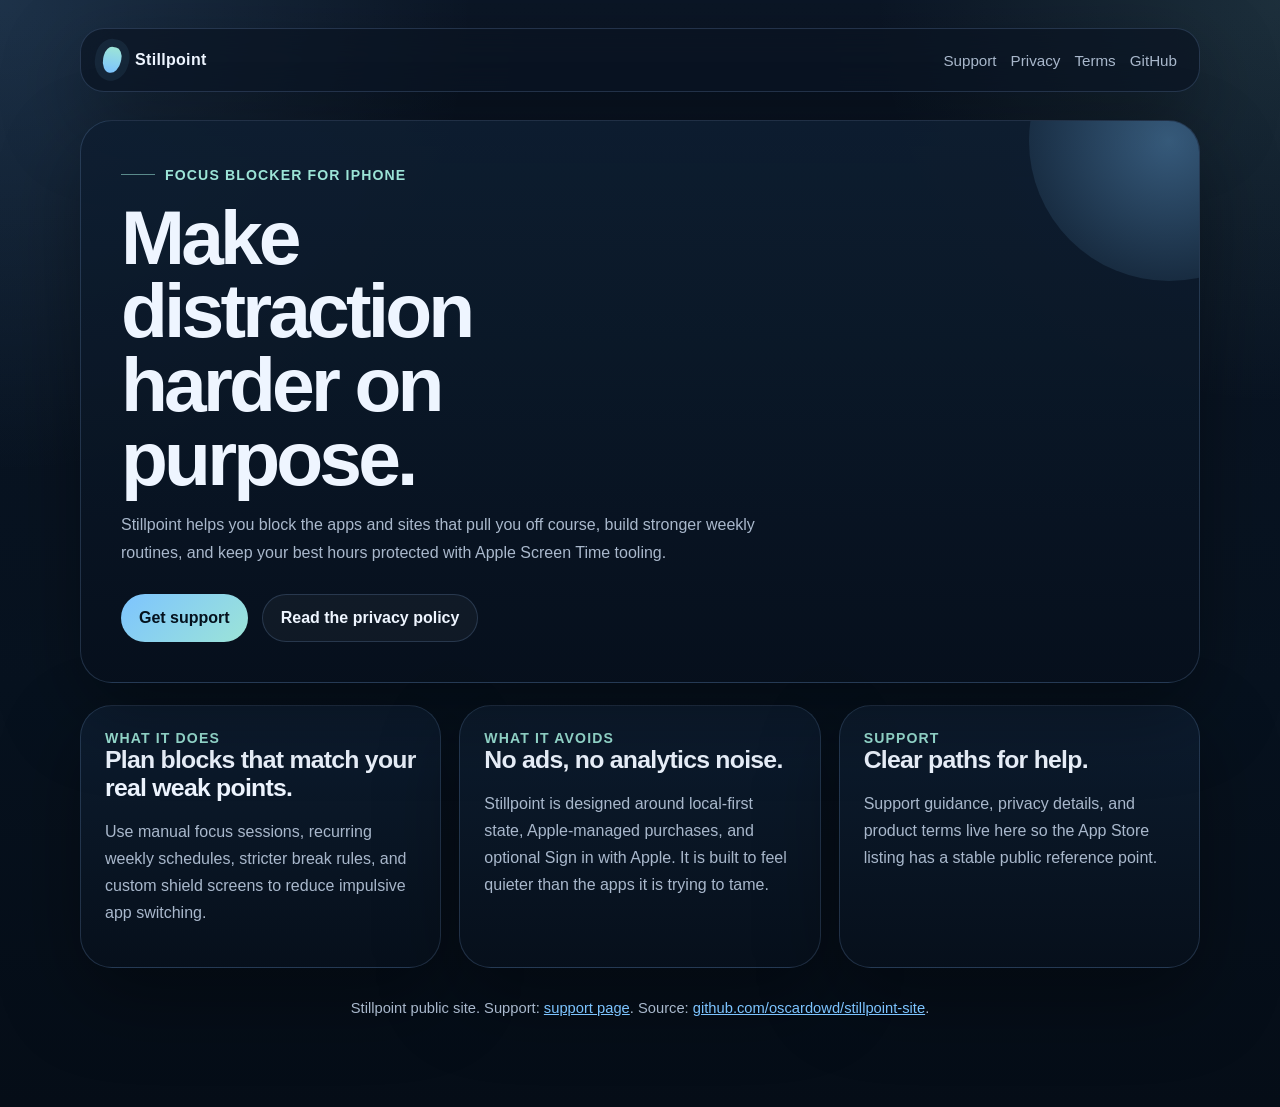
==== index.html @ 699a5d82 "Publish Stillpoint public site" ====
<!DOCTYPE html>
<html lang="en">
<head>
  <meta charset="utf-8">
  <meta name="viewport" content="width=device-width, initial-scale=1">
  <title>Stillpoint</title>
  <meta name="description" content="Stillpoint is an iPhone-first focus blocker built on Apple's Screen Time APIs.">
  <link rel="stylesheet" href="styles.css">
</head>
<body>
  <div class="shell">
    <nav class="nav">
      <a class="brand" href="./">
        <span class="brand-mark" aria-hidden="true"></span>
        <span>Stillpoint</span>
      </a>
      <div class="nav-links">
        <a href="support/">Support</a>
        <a href="privacy/">Privacy</a>
        <a href="terms/">Terms</a>
        <a href="https://github.com/oscardowd/stillpoint-site">GitHub</a>
      </div>
    </nav>

    <section class="hero">
      <div class="eyebrow">Focus Blocker for iPhone</div>
      <div class="hero-copy">
        <h1>Make distraction harder on purpose.</h1>
        <p>Stillpoint helps you block the apps and sites that pull you off course, build stronger weekly routines, and keep your best hours protected with Apple Screen Time tooling.</p>
        <div class="button-row">
          <a class="button" href="support/">Get support</a>
          <a class="button-secondary" href="privacy/">Read the privacy policy</a>
        </div>
      </div>
    </section>

    <section class="grid">
      <article class="card">
        <div class="muted-label">What it does</div>
        <h2>Plan blocks that match your real weak points.</h2>
        <p>Use manual focus sessions, recurring weekly schedules, stricter break rules, and custom shield screens to reduce impulsive app switching.</p>
      </article>
      <article class="card">
        <div class="muted-label">What it avoids</div>
        <h2>No ads, no analytics noise.</h2>
        <p>Stillpoint is designed around local-first state, Apple-managed purchases, and optional Sign in with Apple. It is built to feel quieter than the apps it is trying to tame.</p>
      </article>
      <article class="card">
        <div class="muted-label">Support</div>
        <h2>Clear paths for help.</h2>
        <p>Support guidance, privacy details, and product terms live here so the App Store listing has a stable public reference point.</p>
      </article>
    </section>

    <p class="footer">Stillpoint public site. Support: <a href="support/">support page</a>. Source: <a href="https://github.com/oscardowd/stillpoint-site">github.com/oscardowd/stillpoint-site</a>.</p>
  </div>
</body>
</html>
---- styles.css ----
:root {
  --bg: #07121f;
  --panel: rgba(12, 26, 44, 0.78);
  --panel-strong: rgba(9, 20, 34, 0.92);
  --line: rgba(149, 193, 255, 0.18);
  --text: #eef5ff;
  --muted: #a9b8cc;
  --accent: #7dc4ff;
  --accent-strong: #9ce4d7;
  --warm: #ffd37c;
  --shadow: 0 30px 80px rgba(0, 0, 0, 0.35);
}

* {
  box-sizing: border-box;
}

html {
  color-scheme: dark;
}

body {
  margin: 0;
  min-height: 100vh;
  font-family: "Avenir Next", "SF Pro Display", "Segoe UI", sans-serif;
  color: var(--text);
  background:
    radial-gradient(circle at top left, rgba(125, 196, 255, 0.16), transparent 28%),
    radial-gradient(circle at top right, rgba(156, 228, 215, 0.12), transparent 24%),
    linear-gradient(180deg, #0b1626 0%, var(--bg) 62%, #050d17 100%);
}

a {
  color: inherit;
}

.shell {
  width: min(1120px, calc(100% - 32px));
  margin: 0 auto;
  padding: 28px 0 72px;
}

.nav {
  display: flex;
  align-items: center;
  justify-content: space-between;
  gap: 24px;
  padding: 18px 22px;
  border: 1px solid var(--line);
  border-radius: 24px;
  background: rgba(10, 20, 34, 0.72);
  backdrop-filter: blur(18px);
  box-shadow: var(--shadow);
}

.brand {
  display: inline-flex;
  align-items: center;
  gap: 14px;
  font-weight: 700;
  letter-spacing: 0.02em;
  text-decoration: none;
}

.brand-mark {
  width: 18px;
  height: 26px;
  border-radius: 50% 50% 60% 60%;
  background: linear-gradient(180deg, var(--accent-strong), var(--accent));
  box-shadow: 0 0 0 8px rgba(125, 196, 255, 0.08);
  transform: rotate(12deg);
}

.nav-links {
  display: flex;
  flex-wrap: wrap;
  gap: 14px;
}

.nav-links a {
  text-decoration: none;
  color: var(--muted);
  font-size: 0.95rem;
}

.hero,
.page-hero,
.card,
.content-card {
  border: 1px solid var(--line);
  border-radius: 32px;
  background: linear-gradient(180deg, rgba(14, 30, 49, 0.9), rgba(7, 16, 28, 0.9));
  box-shadow: var(--shadow);
}

.hero,
.page-hero {
  margin-top: 28px;
  padding: 40px;
  position: relative;
  overflow: hidden;
}

.hero::after,
.page-hero::after {
  content: "";
  position: absolute;
  right: -110px;
  top: -120px;
  width: 280px;
  height: 280px;
  border-radius: 50%;
  background: radial-gradient(circle, rgba(125, 196, 255, 0.36), rgba(125, 196, 255, 0));
}

.eyebrow {
  display: inline-flex;
  align-items: center;
  gap: 10px;
  color: var(--accent-strong);
  font-size: 0.88rem;
  font-weight: 700;
  letter-spacing: 0.08em;
  text-transform: uppercase;
}

.eyebrow::before {
  content: "";
  width: 34px;
  height: 1px;
  background: rgba(156, 228, 215, 0.55);
}

h1 {
  margin: 18px 0 14px;
  max-width: 11ch;
  font-size: clamp(2.8rem, 6vw, 5rem);
  line-height: 0.96;
  letter-spacing: -0.05em;
}

h2 {
  margin: 0 0 14px;
  font-size: 1.55rem;
  letter-spacing: -0.03em;
}

p,
li {
  color: var(--muted);
  line-height: 1.7;
  font-size: 1rem;
}

.hero-copy {
  max-width: 680px;
}

.button-row {
  display: flex;
  flex-wrap: wrap;
  gap: 14px;
  margin-top: 28px;
}

.button,
.button-secondary {
  display: inline-flex;
  align-items: center;
  gap: 10px;
  padding: 14px 18px;
  border-radius: 999px;
  text-decoration: none;
  font-weight: 700;
}

.button {
  background: linear-gradient(135deg, var(--accent), var(--accent-strong));
  color: #04111d;
}

.button-secondary {
  border: 1px solid var(--line);
  color: var(--text);
  background: rgba(255, 255, 255, 0.04);
}

.grid {
  display: grid;
  grid-template-columns: repeat(3, minmax(0, 1fr));
  gap: 18px;
  margin-top: 22px;
}

.card,
.content-card {
  padding: 24px;
}

.card strong,
.content-card strong {
  color: var(--text);
}

.content-grid {
  display: grid;
  grid-template-columns: minmax(0, 1.15fr) minmax(300px, 0.85fr);
  gap: 18px;
  margin-top: 24px;
}

.stack {
  display: grid;
  gap: 18px;
}

.list {
  margin: 0;
  padding-left: 18px;
}

.muted-label {
  font-size: 0.88rem;
  font-weight: 700;
  letter-spacing: 0.08em;
  text-transform: uppercase;
  color: var(--accent-strong);
}

.footer {
  margin-top: 28px;
  color: var(--muted);
  font-size: 0.92rem;
  text-align: center;
}

.footer a {
  color: var(--accent);
}

@media (max-width: 860px) {
  .nav {
    align-items: flex-start;
    flex-direction: column;
  }

  .hero,
  .page-hero,
  .card,
  .content-card {
    border-radius: 26px;
  }

  .content-grid,
  .grid {
    grid-template-columns: 1fr;
  }

  .hero,
  .page-hero {
    padding: 28px 24px;
  }
}
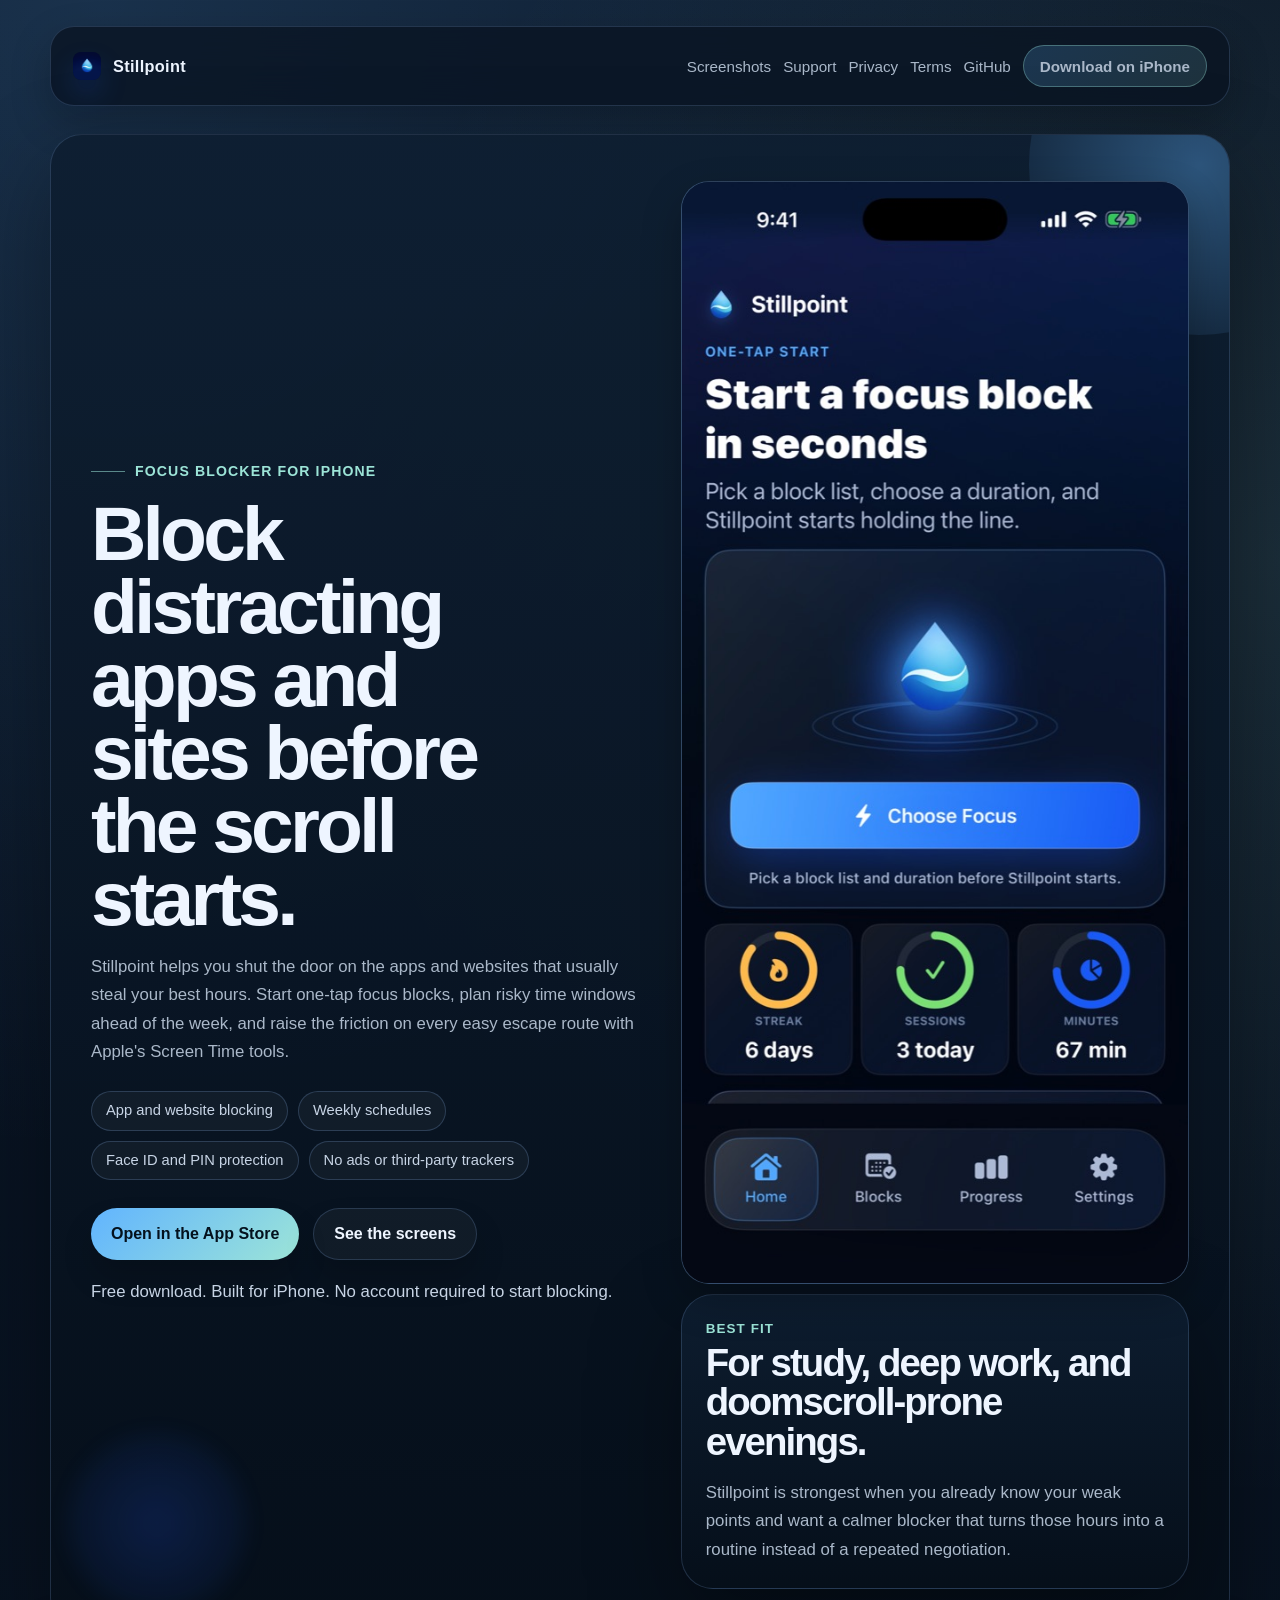
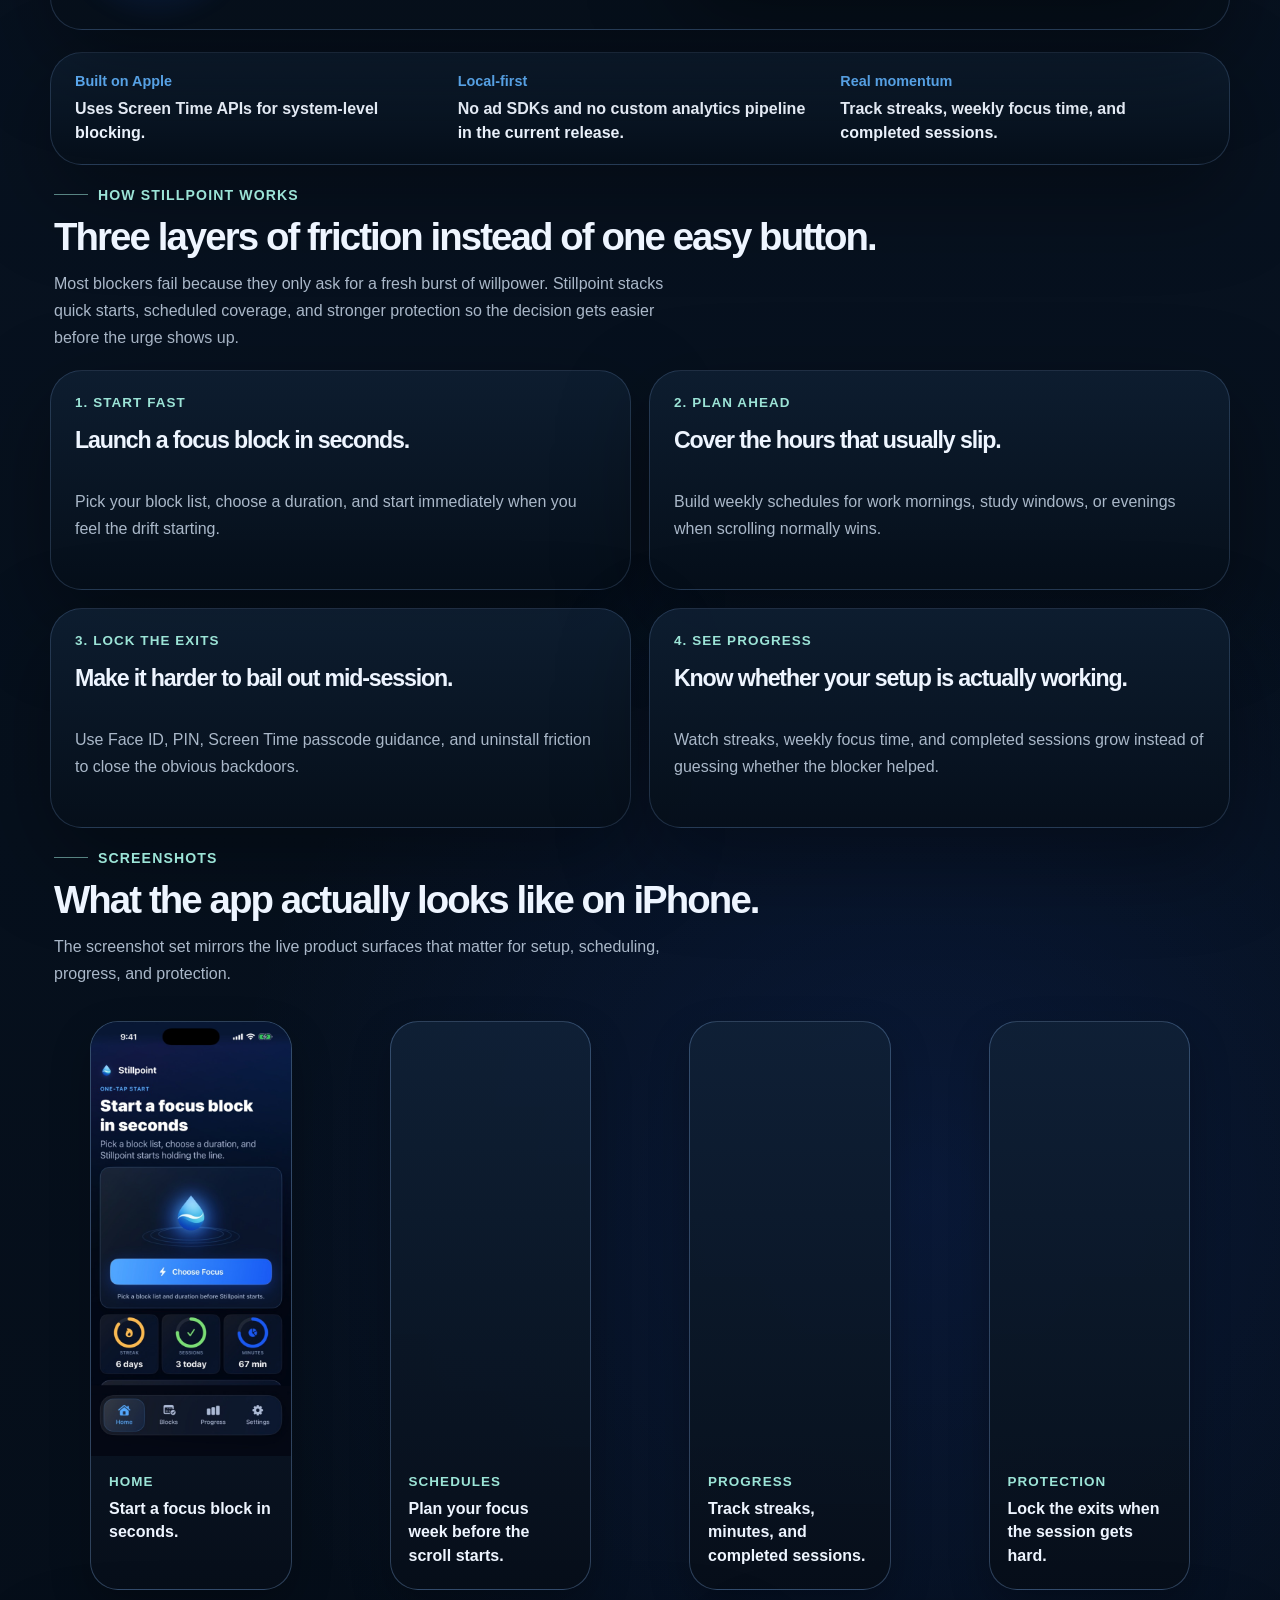
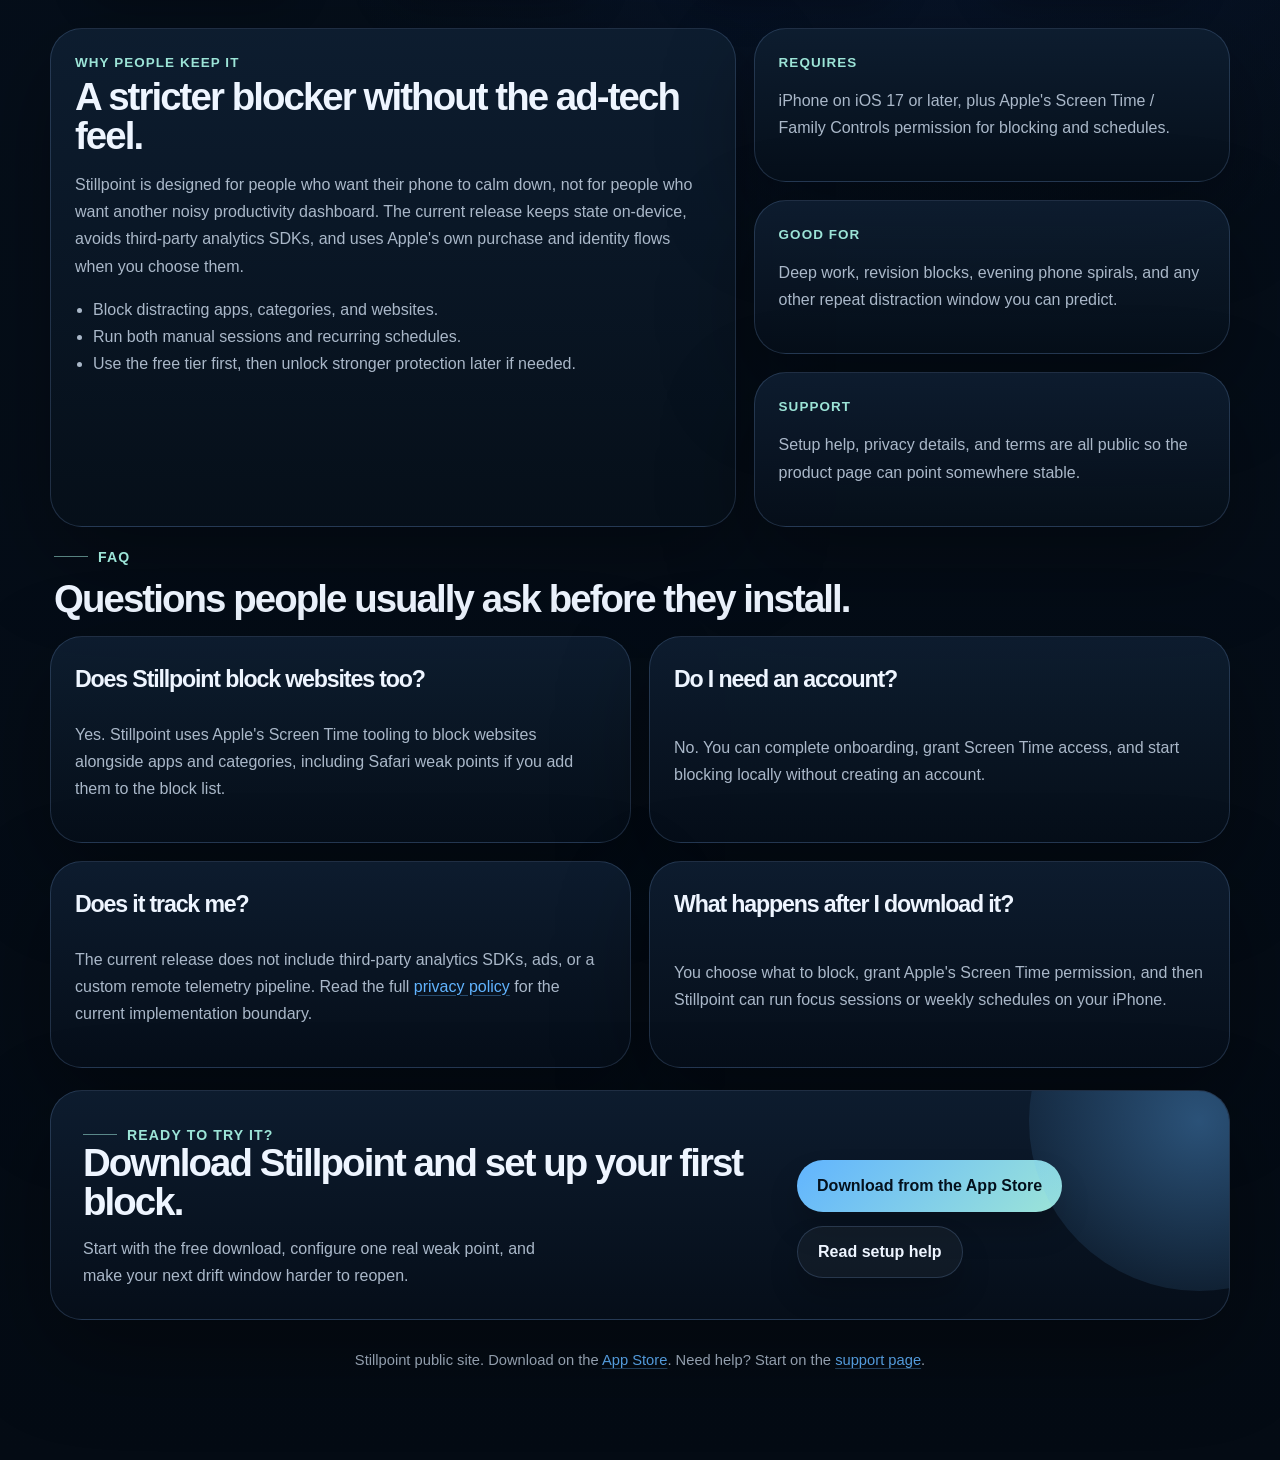
==== commit 00785426: "Refresh landing page for App Store conversion" ====
--- a/index.html
+++ b/index.html
@@ -3,56 +3,254 @@
 <head>
   <meta charset="utf-8">
   <meta name="viewport" content="width=device-width, initial-scale=1">
-  <title>Stillpoint</title>
-  <meta name="description" content="Stillpoint is an iPhone-first focus blocker built on Apple's Screen Time APIs.">
+  <title>Stillpoint | Block Distracting Apps and Sites on iPhone</title>
+  <meta name="description" content="Stillpoint is an iPhone focus blocker that helps you block distracting apps and websites, run weekly schedules, and build calmer screen habits.">
+  <meta name="apple-itunes-app" content="app-id=6763879455">
+  <meta property="og:type" content="website">
+  <meta property="og:site_name" content="Stillpoint">
+  <meta property="og:title" content="Stillpoint | Block Distracting Apps and Sites on iPhone">
+  <meta property="og:description" content="Start focus blocks in seconds, plan your weak hours, and make distraction harder to reopen with Apple's Screen Time tools.">
+  <meta property="og:url" content="https://oscardowd.github.io/stillpoint-site/">
+  <meta property="og:image" content="https://oscardowd.github.io/stillpoint-site/assets/screenshots/home.jpg">
+  <meta property="og:image:alt" content="Stillpoint Home screen showing a focus block action and weekly stats.">
+  <meta name="twitter:card" content="summary_large_image">
+  <meta name="twitter:title" content="Stillpoint | Block Distracting Apps and Sites on iPhone">
+  <meta name="twitter:description" content="An iPhone-first focus blocker for deep work, study, and calmer evenings.">
+  <meta name="twitter:image" content="https://oscardowd.github.io/stillpoint-site/assets/screenshots/home.jpg">
+  <link rel="canonical" href="https://oscardowd.github.io/stillpoint-site/">
   <link rel="stylesheet" href="styles.css">
+  <script type="application/ld+json">
+    {
+      "@context": "https://schema.org",
+      "@type": "MobileApplication",
+      "name": "Stillpoint",
+      "operatingSystem": "iOS 17.0 or later",
+      "applicationCategory": "ProductivityApplication",
+      "url": "https://oscardowd.github.io/stillpoint-site/",
+      "downloadUrl": "https://apps.apple.com/app/id6763879455",
+      "description": "Stillpoint is an iPhone focus blocker that helps you block distracting apps and websites, run weekly schedules, and make distraction harder to reopen.",
+      "featureList": [
+        "Manual focus sessions",
+        "Recurring weekly schedules",
+        "Website and app blocking with Apple Screen Time",
+        "Protection with Face ID, PIN, and uninstall friction",
+        "Weekly streak and focus-time tracking"
+      ],
+      "screenshot": [
+        "https://oscardowd.github.io/stillpoint-site/assets/screenshots/home.jpg",
+        "https://oscardowd.github.io/stillpoint-site/assets/screenshots/blocks.jpg",
+        "https://oscardowd.github.io/stillpoint-site/assets/screenshots/progress.jpg",
+        "https://oscardowd.github.io/stillpoint-site/assets/screenshots/protection.jpg"
+      ]
+    }
+  </script>
 </head>
 <body>
   <div class="shell">
     <nav class="nav">
       <a class="brand" href="./">
-        <span class="brand-mark" aria-hidden="true"></span>
+        <img class="brand-image" src="assets/brand/stillpoint-mark.png" alt="" width="28" height="28">
         <span>Stillpoint</span>
       </a>
       <div class="nav-links">
+        <a href="#screenshots">Screenshots</a>
         <a href="support/">Support</a>
         <a href="privacy/">Privacy</a>
         <a href="terms/">Terms</a>
-        <a href="https://github.com/oscardowd/stillpoint-site">GitHub</a>
+        <a href="https://github.com/oscardowd/stillpoint-site" target="_blank" rel="noreferrer">GitHub</a>
+        <a class="nav-cta" href="https://apps.apple.com/app/id6763879455" target="_blank" rel="noreferrer">Download on iPhone</a>
       </div>
     </nav>
 
-    <section class="hero">
-      <div class="eyebrow">Focus Blocker for iPhone</div>
-      <div class="hero-copy">
-        <h1>Make distraction harder on purpose.</h1>
-        <p>Stillpoint helps you block the apps and sites that pull you off course, build stronger weekly routines, and keep your best hours protected with Apple Screen Time tooling.</p>
-        <div class="button-row">
-          <a class="button" href="support/">Get support</a>
-          <a class="button-secondary" href="privacy/">Read the privacy policy</a>
+    <section class="hero hero-home">
+      <div class="hero-grid">
+        <div class="hero-copy">
+          <div class="eyebrow">Focus blocker for iPhone</div>
+          <h1>Block distracting apps and sites before the scroll starts.</h1>
+          <p>Stillpoint helps you shut the door on the apps and websites that usually steal your best hours. Start one-tap focus blocks, plan risky time windows ahead of the week, and raise the friction on every easy escape route with Apple's Screen Time tools.</p>
+
+          <div class="hero-pills" aria-label="Stillpoint highlights">
+            <span class="pill">App and website blocking</span>
+            <span class="pill">Weekly schedules</span>
+            <span class="pill">Face ID and PIN protection</span>
+            <span class="pill">No ads or third-party trackers</span>
+          </div>
+
+          <div class="button-row">
+            <a class="button" href="https://apps.apple.com/app/id6763879455" target="_blank" rel="noreferrer">Open in the App Store</a>
+            <a class="button-secondary" href="#screenshots">See the screens</a>
+          </div>
+
+          <p class="hero-meta">Free download. Built for iPhone. No account required to start blocking.</p>
         </div>
-      </div>
-    </section>
-
-    <section class="grid">
-      <article class="card">
-        <div class="muted-label">What it does</div>
-        <h2>Plan blocks that match your real weak points.</h2>
-        <p>Use manual focus sessions, recurring weekly schedules, stricter break rules, and custom shield screens to reduce impulsive app switching.</p>
-      </article>
-      <article class="card">
-        <div class="muted-label">What it avoids</div>
-        <h2>No ads, no analytics noise.</h2>
-        <p>Stillpoint is designed around local-first state, Apple-managed purchases, and optional Sign in with Apple. It is built to feel quieter than the apps it is trying to tame.</p>
-      </article>
-      <article class="card">
-        <div class="muted-label">Support</div>
-        <h2>Clear paths for help.</h2>
-        <p>Support guidance, privacy details, and product terms live here so the App Store listing has a stable public reference point.</p>
-      </article>
-    </section>
-
-    <p class="footer">Stillpoint public site. Support: <a href="support/">support page</a>. Source: <a href="https://github.com/oscardowd/stillpoint-site">github.com/oscardowd/stillpoint-site</a>.</p>
+
+        <aside class="hero-aside">
+          <div class="device-card device-card-featured">
+            <img src="assets/screenshots/home.jpg" alt="Stillpoint Home screen with a focus action, streak, sessions, and minutes stats." loading="eager" decoding="async" width="722" height="1562">
+          </div>
+          <div class="proof-card">
+            <div class="muted-label">Best fit</div>
+            <h2>For study, deep work, and doomscroll-prone evenings.</h2>
+            <p>Stillpoint is strongest when you already know your weak points and want a calmer blocker that turns those hours into a routine instead of a repeated negotiation.</p>
+          </div>
+        </aside>
+      </div>
+    </section>
+
+    <section class="trust-strip" aria-label="Key product facts">
+      <div class="trust-item">
+        <span class="trust-kicker">Built on Apple</span>
+        <strong>Uses Screen Time APIs for system-level blocking.</strong>
+      </div>
+      <div class="trust-item">
+        <span class="trust-kicker">Local-first</span>
+        <strong>No ad SDKs and no custom analytics pipeline in the current release.</strong>
+      </div>
+      <div class="trust-item">
+        <span class="trust-kicker">Real momentum</span>
+        <strong>Track streaks, weekly focus time, and completed sessions.</strong>
+      </div>
+    </section>
+
+    <section class="section-block">
+      <div class="section-heading">
+        <div class="eyebrow">How Stillpoint works</div>
+        <h2>Three layers of friction instead of one easy button.</h2>
+        <p>Most blockers fail because they only ask for a fresh burst of willpower. Stillpoint stacks quick starts, scheduled coverage, and stronger protection so the decision gets easier before the urge shows up.</p>
+      </div>
+
+      <div class="feature-grid">
+        <article class="card feature-card">
+          <div class="muted-label">1. Start fast</div>
+          <h3>Launch a focus block in seconds.</h3>
+          <p>Pick your block list, choose a duration, and start immediately when you feel the drift starting.</p>
+        </article>
+        <article class="card feature-card">
+          <div class="muted-label">2. Plan ahead</div>
+          <h3>Cover the hours that usually slip.</h3>
+          <p>Build weekly schedules for work mornings, study windows, or evenings when scrolling normally wins.</p>
+        </article>
+        <article class="card feature-card">
+          <div class="muted-label">3. Lock the exits</div>
+          <h3>Make it harder to bail out mid-session.</h3>
+          <p>Use Face ID, PIN, Screen Time passcode guidance, and uninstall friction to close the obvious backdoors.</p>
+        </article>
+        <article class="card feature-card">
+          <div class="muted-label">4. See progress</div>
+          <h3>Know whether your setup is actually working.</h3>
+          <p>Watch streaks, weekly focus time, and completed sessions grow instead of guessing whether the blocker helped.</p>
+        </article>
+      </div>
+    </section>
+
+    <section class="section-block" id="screenshots">
+      <div class="section-heading">
+        <div class="eyebrow">Screenshots</div>
+        <h2>What the app actually looks like on iPhone.</h2>
+        <p>The screenshot set mirrors the live product surfaces that matter for setup, scheduling, progress, and protection.</p>
+      </div>
+
+      <div class="showcase-grid">
+        <figure class="shot-card">
+            <img src="assets/screenshots/home.jpg" alt="Stillpoint Home screen showing a focus block action and weekly stats." decoding="async" width="722" height="1562">
+          <figcaption>
+            <span class="muted-label">Home</span>
+            <strong>Start a focus block in seconds.</strong>
+          </figcaption>
+        </figure>
+        <figure class="shot-card">
+            <img src="assets/screenshots/blocks.jpg" alt="Stillpoint Blocks screen showing a weekly schedule with a work block." decoding="async" width="722" height="1562">
+          <figcaption>
+            <span class="muted-label">Schedules</span>
+            <strong>Plan your focus week before the scroll starts.</strong>
+          </figcaption>
+        </figure>
+        <figure class="shot-card">
+            <img src="assets/screenshots/progress.jpg" alt="Stillpoint Progress screen showing weekly focus minutes and completed sessions." decoding="async" width="722" height="1562">
+          <figcaption>
+            <span class="muted-label">Progress</span>
+            <strong>Track streaks, minutes, and completed sessions.</strong>
+          </figcaption>
+        </figure>
+        <figure class="shot-card">
+            <img src="assets/screenshots/protection.jpg" alt="Stillpoint Settings screen showing Face ID, PIN, and protection options." decoding="async" width="722" height="1562">
+          <figcaption>
+            <span class="muted-label">Protection</span>
+            <strong>Lock the exits when the session gets hard.</strong>
+          </figcaption>
+        </figure>
+      </div>
+    </section>
+
+    <section class="section-block">
+      <div class="content-grid">
+        <article class="content-card">
+          <div class="muted-label">Why people keep it</div>
+          <h2>A stricter blocker without the ad-tech feel.</h2>
+          <p>Stillpoint is designed for people who want their phone to calm down, not for people who want another noisy productivity dashboard. The current release keeps state on-device, avoids third-party analytics SDKs, and uses Apple's own purchase and identity flows when you choose them.</p>
+          <ul class="list">
+            <li>Block distracting apps, categories, and websites.</li>
+            <li>Run both manual sessions and recurring schedules.</li>
+            <li>Use the free tier first, then unlock stronger protection later if needed.</li>
+          </ul>
+        </article>
+
+        <aside class="stack">
+          <article class="content-card">
+            <div class="muted-label">Requires</div>
+            <p>iPhone on iOS 17 or later, plus Apple's Screen Time / Family Controls permission for blocking and schedules.</p>
+          </article>
+          <article class="content-card">
+            <div class="muted-label">Good for</div>
+            <p>Deep work, revision blocks, evening phone spirals, and any other repeat distraction window you can predict.</p>
+          </article>
+          <article class="content-card">
+            <div class="muted-label">Support</div>
+            <p>Setup help, privacy details, and terms are all public so the product page can point somewhere stable.</p>
+          </article>
+        </aside>
+      </div>
+    </section>
+
+    <section class="section-block">
+      <div class="section-heading">
+        <div class="eyebrow">FAQ</div>
+        <h2>Questions people usually ask before they install.</h2>
+      </div>
+
+      <div class="faq-grid">
+        <article class="content-card faq-card">
+          <h3>Does Stillpoint block websites too?</h3>
+          <p>Yes. Stillpoint uses Apple's Screen Time tooling to block websites alongside apps and categories, including Safari weak points if you add them to the block list.</p>
+        </article>
+        <article class="content-card faq-card">
+          <h3>Do I need an account?</h3>
+          <p>No. You can complete onboarding, grant Screen Time access, and start blocking locally without creating an account.</p>
+        </article>
+        <article class="content-card faq-card">
+          <h3>Does it track me?</h3>
+          <p>The current release does not include third-party analytics SDKs, ads, or a custom remote telemetry pipeline. Read the full <a href="privacy/">privacy policy</a> for the current implementation boundary.</p>
+        </article>
+        <article class="content-card faq-card">
+          <h3>What happens after I download it?</h3>
+          <p>You choose what to block, grant Apple's Screen Time permission, and then Stillpoint can run focus sessions or weekly schedules on your iPhone.</p>
+        </article>
+      </div>
+    </section>
+
+    <section class="cta-band">
+      <div>
+        <div class="eyebrow">Ready to try it?</div>
+        <h2>Download Stillpoint and set up your first block.</h2>
+        <p>Start with the free download, configure one real weak point, and make your next drift window harder to reopen.</p>
+      </div>
+      <div class="button-row">
+        <a class="button" href="https://apps.apple.com/app/id6763879455" target="_blank" rel="noreferrer">Download from the App Store</a>
+        <a class="button-secondary" href="support/">Read setup help</a>
+      </div>
+    </section>
+
+    <p class="footer">Stillpoint public site. Download on the <a href="https://apps.apple.com/app/id6763879455" target="_blank" rel="noreferrer">App Store</a>. Need help? Start on the <a href="support/">support page</a>.</p>
   </div>
 </body>
 </html>
--- a/styles.css
+++ b/styles.css
@@ -1,14 +1,21 @@
 :root {
-  --bg: #07121f;
-  --panel: rgba(12, 26, 44, 0.78);
-  --panel-strong: rgba(9, 20, 34, 0.92);
+  --bg: #06101d;
+  --bg-deep: #040b14;
+  --panel: rgba(11, 23, 39, 0.82);
+  --panel-strong: rgba(8, 18, 31, 0.94);
+  --panel-soft: rgba(17, 34, 57, 0.72);
   --line: rgba(149, 193, 255, 0.18);
+  --line-strong: rgba(149, 193, 255, 0.28);
   --text: #eef5ff;
-  --muted: #a9b8cc;
-  --accent: #7dc4ff;
+  --muted: #aab8c9;
+  --muted-strong: #c7d4e5;
+  --accent: #61b4ff;
   --accent-strong: #9ce4d7;
-  --warm: #ffd37c;
-  --shadow: 0 30px 80px rgba(0, 0, 0, 0.35);
+  --accent-deep: #245dff;
+  --success: #88e66c;
+  --warm: #ffd27a;
+  --shadow: 0 32px 90px rgba(0, 0, 0, 0.34);
+  --shadow-soft: 0 16px 40px rgba(0, 0, 0, 0.24);
 }
 
 * {
@@ -17,6 +24,7 @@
 
 html {
   color-scheme: dark;
+  scroll-behavior: smooth;
 }
 
 body {
@@ -25,19 +33,39 @@
   font-family: "Avenir Next", "SF Pro Display", "Segoe UI", sans-serif;
   color: var(--text);
   background:
-    radial-gradient(circle at top left, rgba(125, 196, 255, 0.16), transparent 28%),
-    radial-gradient(circle at top right, rgba(156, 228, 215, 0.12), transparent 24%),
-    linear-gradient(180deg, #0b1626 0%, var(--bg) 62%, #050d17 100%);
+    radial-gradient(circle at 8% 0%, rgba(97, 180, 255, 0.18), transparent 24%),
+    radial-gradient(circle at 100% 12%, rgba(156, 228, 215, 0.12), transparent 22%),
+    radial-gradient(circle at 72% 60%, rgba(36, 93, 255, 0.12), transparent 24%),
+    linear-gradient(180deg, #0a1525 0%, var(--bg) 52%, var(--bg-deep) 100%);
 }
 
 a {
   color: inherit;
 }
 
+p a,
+li a {
+  color: var(--accent);
+  text-decoration-color: rgba(97, 180, 255, 0.34);
+  text-underline-offset: 0.18em;
+}
+
+p a:hover,
+li a:hover,
+p a:focus-visible,
+li a:focus-visible {
+  color: var(--accent-strong);
+}
+
+img {
+  display: block;
+  max-width: 100%;
+}
+
 .shell {
-  width: min(1120px, calc(100% - 32px));
+  width: min(1180px, calc(100% - 32px));
   margin: 0 auto;
-  padding: 28px 0 72px;
+  padding: 26px 0 72px;
 }
 
 .nav {
@@ -48,48 +76,70 @@
   padding: 18px 22px;
   border: 1px solid var(--line);
   border-radius: 24px;
-  background: rgba(10, 20, 34, 0.72);
+  background: rgba(10, 20, 34, 0.78);
   backdrop-filter: blur(18px);
-  box-shadow: var(--shadow);
+  box-shadow: var(--shadow-soft);
 }
 
 .brand {
   display: inline-flex;
   align-items: center;
-  gap: 14px;
+  gap: 12px;
+  font-size: 1.02rem;
   font-weight: 700;
   letter-spacing: 0.02em;
   text-decoration: none;
 }
 
-.brand-mark {
-  width: 18px;
-  height: 26px;
-  border-radius: 50% 50% 60% 60%;
-  background: linear-gradient(180deg, var(--accent-strong), var(--accent));
-  box-shadow: 0 0 0 8px rgba(125, 196, 255, 0.08);
-  transform: rotate(12deg);
+.brand-image {
+  width: 28px;
+  height: 28px;
+  border-radius: 8px;
+  box-shadow: 0 14px 28px rgba(36, 93, 255, 0.18);
 }
 
 .nav-links {
   display: flex;
   flex-wrap: wrap;
-  gap: 14px;
+  align-items: center;
+  justify-content: flex-end;
+  gap: 12px;
 }
 
 .nav-links a {
-  text-decoration: none;
   color: var(--muted);
   font-size: 0.95rem;
+  text-decoration: none;
+}
+
+.nav-links a:hover,
+.nav-links a:focus-visible {
+  color: var(--text);
+}
+
+.nav-cta {
+  display: inline-flex;
+  align-items: center;
+  justify-content: center;
+  min-height: 42px;
+  padding: 0 16px;
+  border-radius: 999px;
+  border: 1px solid rgba(156, 228, 215, 0.34);
+  background: linear-gradient(135deg, rgba(97, 180, 255, 0.2), rgba(156, 228, 215, 0.14));
+  color: var(--text);
+  font-weight: 700;
 }
 
 .hero,
 .page-hero,
 .card,
-.content-card {
+.content-card,
+.proof-card,
+.cta-band,
+.trust-strip {
   border: 1px solid var(--line);
   border-radius: 32px;
-  background: linear-gradient(180deg, rgba(14, 30, 49, 0.9), rgba(7, 16, 28, 0.9));
+  background: linear-gradient(180deg, rgba(14, 30, 49, 0.92), rgba(6, 15, 26, 0.92));
   box-shadow: var(--shadow);
 }
 
@@ -102,15 +152,49 @@
 }
 
 .hero::after,
-.page-hero::after {
+.page-hero::after,
+.cta-band::after {
   content: "";
   position: absolute;
-  right: -110px;
-  top: -120px;
-  width: 280px;
-  height: 280px;
+  right: -140px;
+  top: -140px;
+  width: 340px;
+  height: 340px;
   border-radius: 50%;
-  background: radial-gradient(circle, rgba(125, 196, 255, 0.36), rgba(125, 196, 255, 0));
+  background: radial-gradient(circle, rgba(97, 180, 255, 0.36), rgba(97, 180, 255, 0));
+  pointer-events: none;
+}
+
+.hero-home::before {
+  content: "";
+  position: absolute;
+  inset: auto auto 16px 16px;
+  width: 180px;
+  height: 180px;
+  border-radius: 50%;
+  background: radial-gradient(circle, rgba(36, 93, 255, 0.18), rgba(36, 93, 255, 0));
+  filter: blur(10px);
+  pointer-events: none;
+}
+
+.hero-grid {
+  display: grid;
+  grid-template-columns: minmax(0, 1.05fr) minmax(320px, 0.95fr);
+  gap: 28px;
+  align-items: center;
+}
+
+.hero-copy {
+  max-width: 700px;
+  position: relative;
+  z-index: 1;
+}
+
+.hero-aside {
+  position: relative;
+  z-index: 1;
+  display: grid;
+  gap: 16px;
 }
 
 .eyebrow {
@@ -131,18 +215,28 @@
   background: rgba(156, 228, 215, 0.55);
 }
 
+h1,
+h2,
+h3 {
+  margin: 0;
+  letter-spacing: -0.05em;
+}
+
 h1 {
-  margin: 18px 0 14px;
+  margin-top: 18px;
   max-width: 11ch;
-  font-size: clamp(2.8rem, 6vw, 5rem);
-  line-height: 0.96;
-  letter-spacing: -0.05em;
+  font-size: clamp(3rem, 6vw, 5.2rem);
+  line-height: 0.95;
 }
 
 h2 {
-  margin: 0 0 14px;
-  font-size: 1.55rem;
-  letter-spacing: -0.03em;
+  font-size: clamp(1.9rem, 3vw, 3rem);
+  line-height: 1.02;
+}
+
+h3 {
+  font-size: 1.45rem;
+  line-height: 1.1;
 }
 
 p,
@@ -152,8 +246,27 @@
   font-size: 1rem;
 }
 
-.hero-copy {
-  max-width: 680px;
+.hero p {
+  max-width: 62ch;
+  margin: 18px 0 0;
+  font-size: 1.05rem;
+}
+
+.hero-pills {
+  display: flex;
+  flex-wrap: wrap;
+  gap: 10px;
+  margin-top: 24px;
+}
+
+.pill {
+  padding: 10px 14px;
+  border: 1px solid rgba(149, 193, 255, 0.2);
+  border-radius: 999px;
+  background: rgba(255, 255, 255, 0.04);
+  color: var(--muted-strong);
+  font-size: 0.92rem;
+  line-height: 1.2;
 }
 
 .button-row {
@@ -167,11 +280,14 @@
 .button-secondary {
   display: inline-flex;
   align-items: center;
+  justify-content: center;
   gap: 10px;
-  padding: 14px 18px;
+  min-height: 52px;
+  padding: 0 20px;
   border-radius: 999px;
   text-decoration: none;
   font-weight: 700;
+  box-shadow: 0 18px 30px rgba(0, 0, 0, 0.18);
 }
 
 .button {
@@ -185,46 +301,164 @@
   background: rgba(255, 255, 255, 0.04);
 }
 
-.grid {
-  display: grid;
-  grid-template-columns: repeat(3, minmax(0, 1fr));
-  gap: 18px;
-  margin-top: 22px;
-}
-
+.hero-meta {
+  margin-top: 16px;
+  color: var(--muted-strong);
+  font-size: 0.94rem;
+}
+
+.device-card,
+.shot-card {
+  border: 1px solid var(--line-strong);
+  border-radius: 28px;
+  background: linear-gradient(180deg, rgba(16, 33, 55, 0.92), rgba(7, 15, 26, 0.96));
+  overflow: hidden;
+  box-shadow: var(--shadow-soft);
+}
+
+.device-card img,
+.shot-card img {
+  width: 100%;
+  height: auto;
+}
+
+.device-card-featured {
+  transform: translateY(6px);
+}
+
+.proof-card,
 .card,
 .content-card {
   padding: 24px;
 }
 
-.card strong,
-.content-card strong {
-  color: var(--text);
-}
-
-.content-grid {
-  display: grid;
-  grid-template-columns: minmax(0, 1.15fr) minmax(300px, 0.85fr);
-  gap: 18px;
-  margin-top: 24px;
-}
-
-.stack {
-  display: grid;
-  gap: 18px;
-}
-
-.list {
-  margin: 0;
-  padding-left: 18px;
-}
-
 .muted-label {
-  font-size: 0.88rem;
+  display: inline-block;
+  font-size: 0.84rem;
   font-weight: 700;
   letter-spacing: 0.08em;
   text-transform: uppercase;
   color: var(--accent-strong);
+}
+
+.trust-strip {
+  display: grid;
+  grid-template-columns: repeat(3, minmax(0, 1fr));
+  gap: 18px;
+  margin-top: 22px;
+  padding: 20px 24px;
+}
+
+.trust-item {
+  display: grid;
+  gap: 8px;
+}
+
+.trust-kicker {
+  color: var(--accent);
+  font-size: 0.9rem;
+  font-weight: 700;
+}
+
+.trust-item strong {
+  color: var(--text);
+  font-size: 1rem;
+  line-height: 1.45;
+}
+
+.section-block {
+  margin-top: 22px;
+}
+
+.section-heading {
+  display: grid;
+  gap: 14px;
+  margin-bottom: 18px;
+  padding: 0 4px;
+}
+
+.section-heading p {
+  max-width: 70ch;
+  margin: 0;
+}
+
+.feature-grid {
+  display: grid;
+  grid-template-columns: repeat(2, minmax(0, 1fr));
+  gap: 18px;
+}
+
+.feature-card {
+  display: grid;
+  gap: 12px;
+  min-height: 220px;
+}
+
+.showcase-grid {
+  display: grid;
+  grid-template-columns: repeat(4, minmax(0, 1fr));
+  gap: 18px;
+}
+
+.shot-card figcaption {
+  display: grid;
+  gap: 8px;
+  padding: 18px 18px 22px;
+}
+
+.shot-card strong {
+  color: var(--text);
+  font-size: 1rem;
+  line-height: 1.45;
+}
+
+.content-grid {
+  display: grid;
+  grid-template-columns: minmax(0, 1.18fr) minmax(300px, 0.82fr);
+  gap: 18px;
+}
+
+.stack {
+  display: grid;
+  gap: 18px;
+}
+
+.list {
+  margin: 16px 0 0;
+  padding-left: 18px;
+}
+
+.faq-grid {
+  display: grid;
+  grid-template-columns: repeat(2, minmax(0, 1fr));
+  gap: 18px;
+}
+
+.faq-card {
+  display: grid;
+  gap: 12px;
+}
+
+.faq-card h3,
+.content-card h2,
+.proof-card h2 {
+  margin-top: 6px;
+}
+
+.cta-band {
+  position: relative;
+  display: flex;
+  align-items: center;
+  justify-content: space-between;
+  gap: 24px;
+  margin-top: 22px;
+  padding: 30px 32px;
+  overflow: hidden;
+}
+
+.cta-band p {
+  max-width: 54ch;
+  margin: 14px 0 0;
 }
 
 .footer {
@@ -238,26 +472,87 @@
   color: var(--accent);
 }
 
+@media (max-width: 1080px) {
+  .hero-grid,
+  .content-grid {
+    grid-template-columns: 1fr;
+  }
+
+  .showcase-grid {
+    grid-template-columns: repeat(2, minmax(0, 1fr));
+  }
+}
+
 @media (max-width: 860px) {
+  .shell {
+    width: min(100%, calc(100% - 24px));
+    padding-top: 18px;
+    padding-bottom: 52px;
+  }
+
   .nav {
     align-items: flex-start;
     flex-direction: column;
   }
 
+  .nav-links {
+    justify-content: flex-start;
+  }
+
   .hero,
   .page-hero,
   .card,
-  .content-card {
+  .content-card,
+  .proof-card,
+  .cta-band,
+  .trust-strip {
     border-radius: 26px;
-  }
-
-  .content-grid,
-  .grid {
-    grid-template-columns: 1fr;
   }
 
   .hero,
   .page-hero {
     padding: 28px 24px;
   }
-}
+
+  .feature-grid,
+  .faq-grid,
+  .showcase-grid,
+  .trust-strip {
+    grid-template-columns: 1fr;
+  }
+
+  .cta-band {
+    flex-direction: column;
+    align-items: flex-start;
+    padding: 28px 24px;
+  }
+}
+
+@media (max-width: 640px) {
+  h1 {
+    max-width: 10ch;
+    font-size: clamp(2.5rem, 12vw, 3.5rem);
+  }
+
+  h2 {
+    font-size: 1.8rem;
+  }
+
+  h3 {
+    font-size: 1.3rem;
+  }
+
+  .button,
+  .button-secondary,
+  .nav-cta {
+    width: 100%;
+  }
+
+  .button-row {
+    width: 100%;
+  }
+
+  .button-row > * {
+    flex: 1 1 100%;
+  }
+}
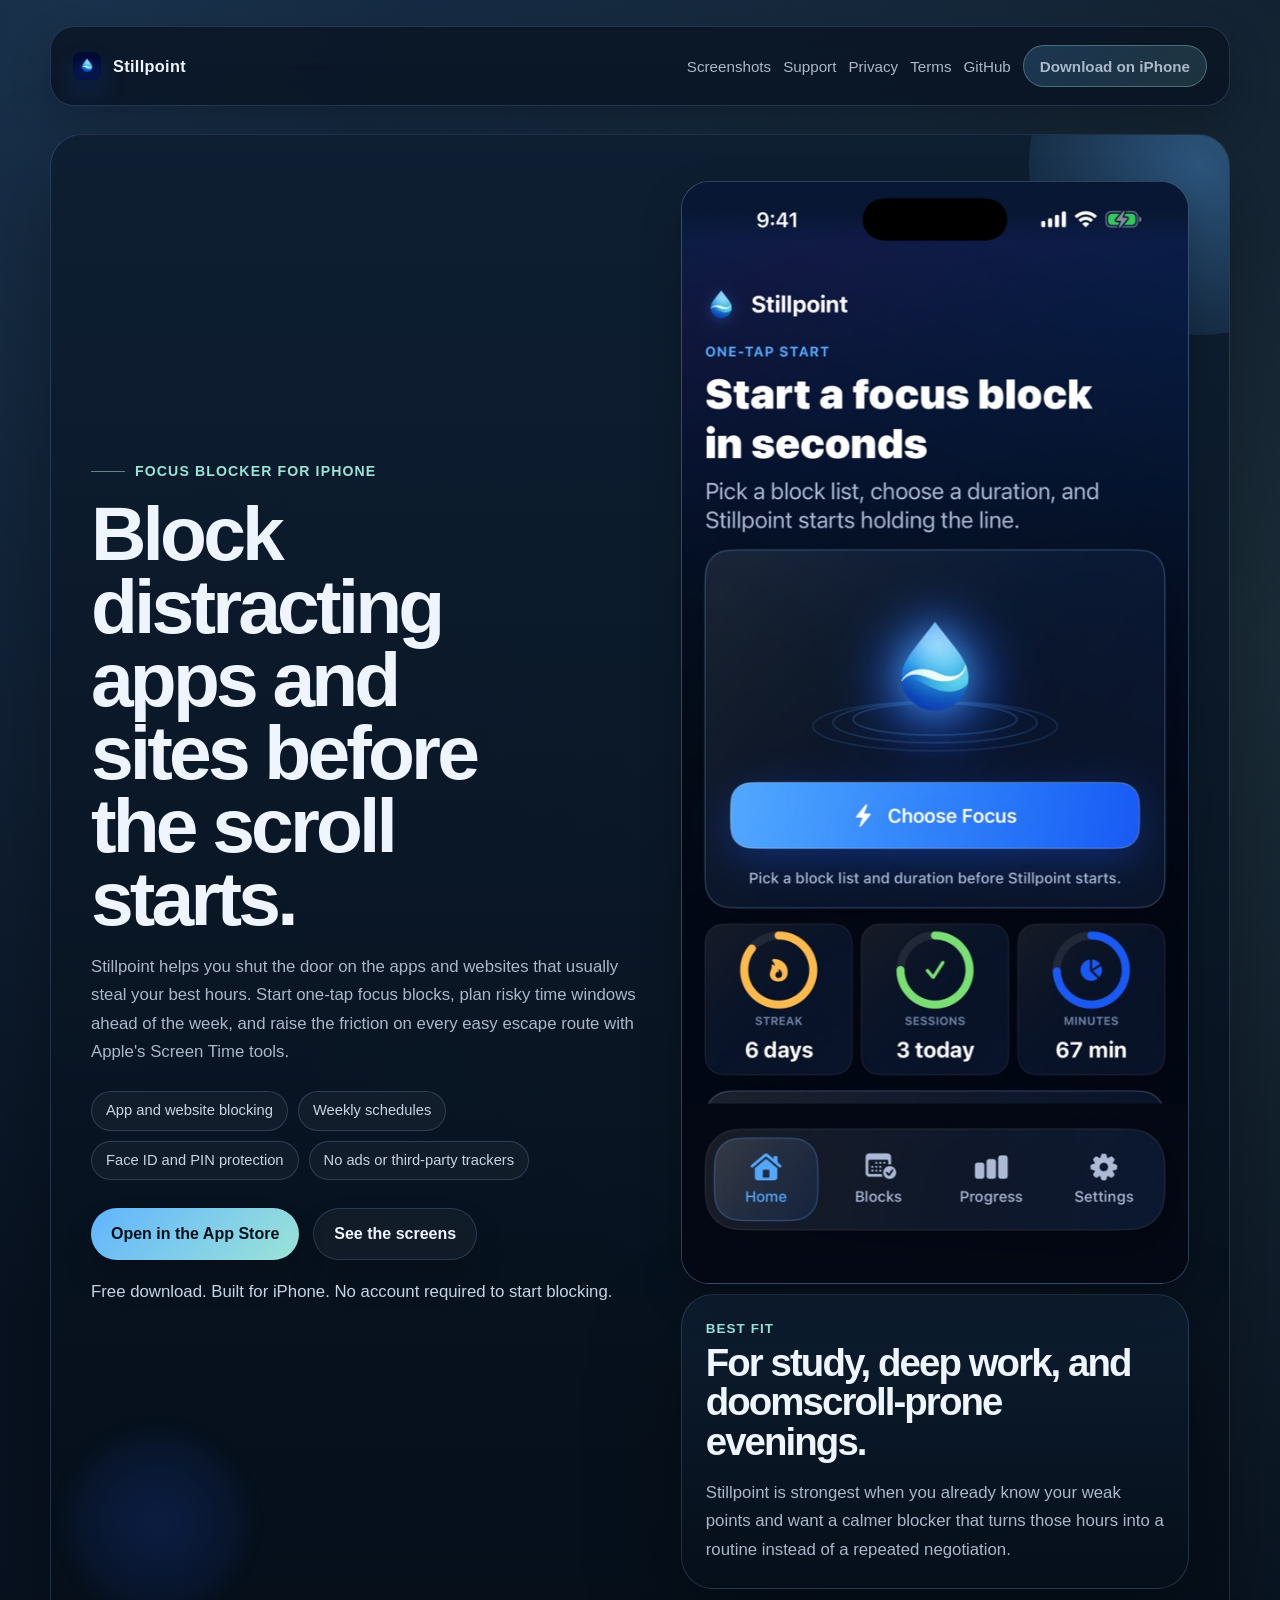
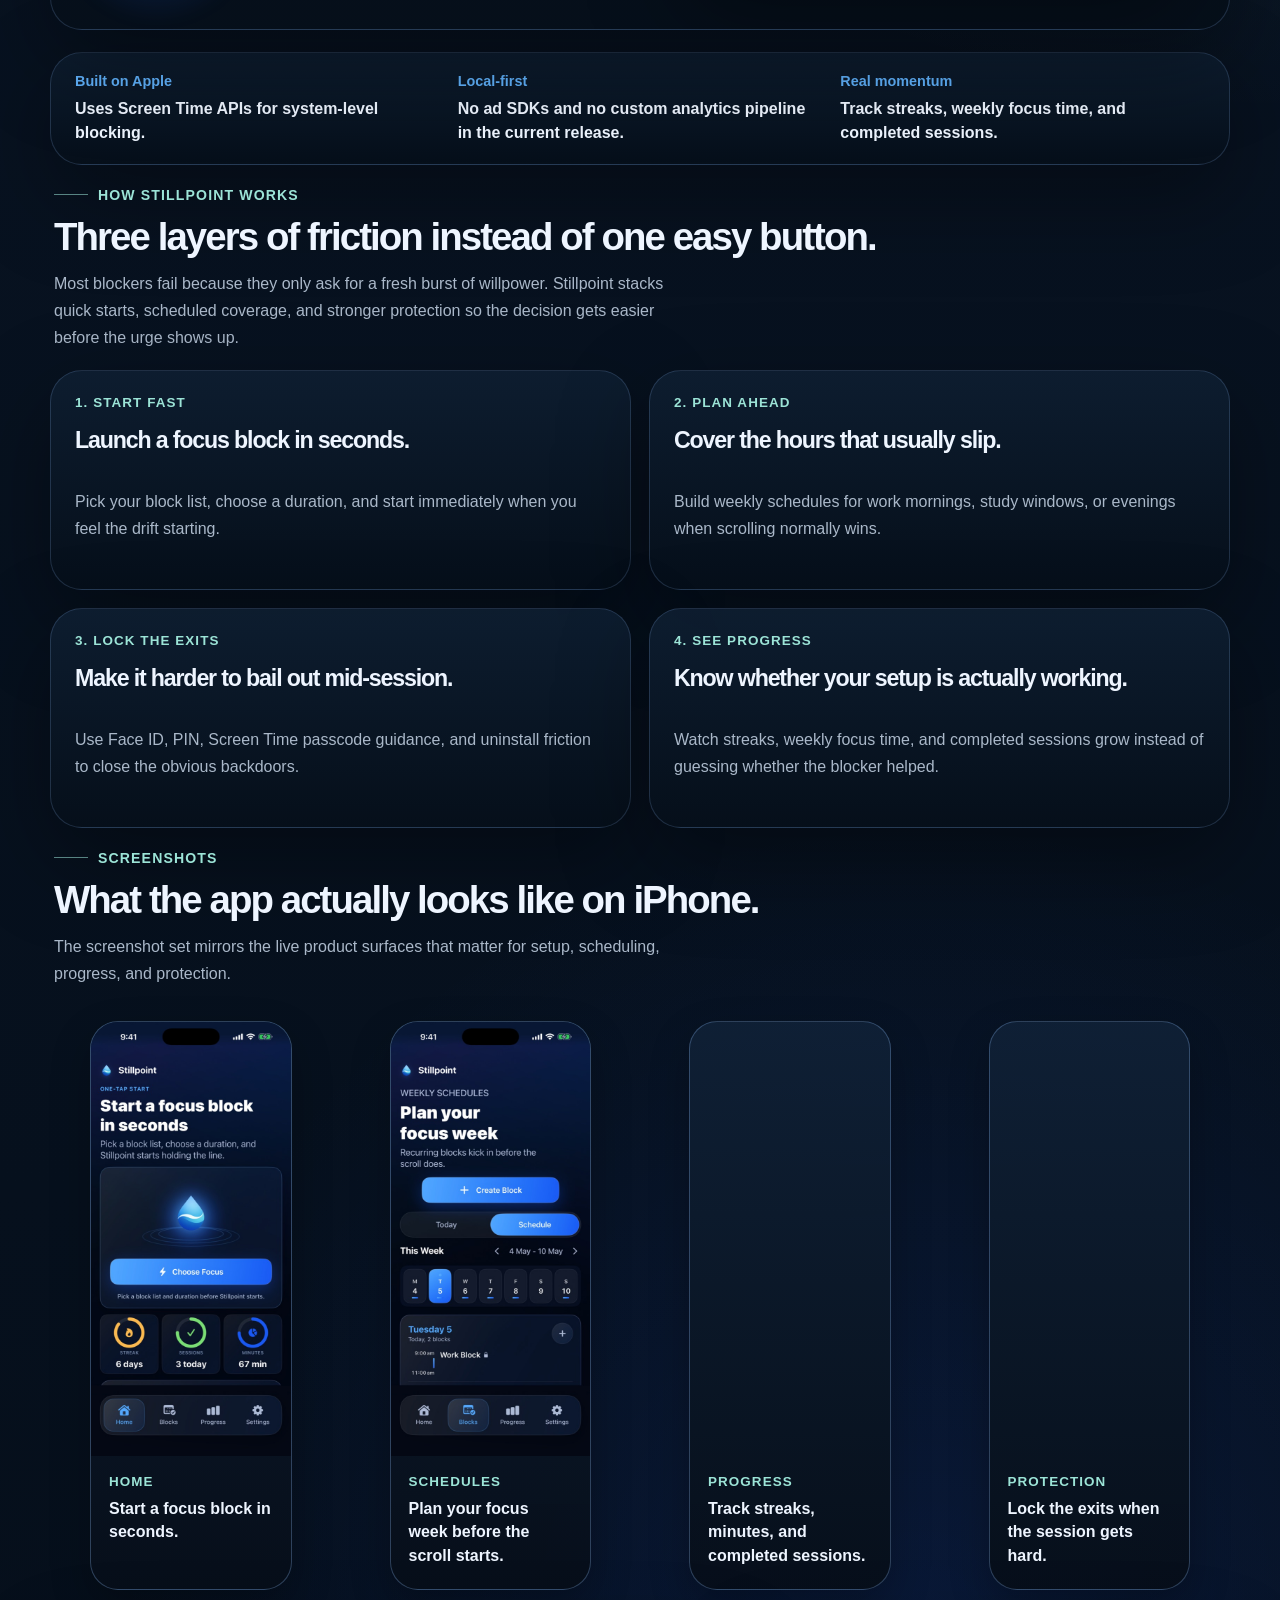
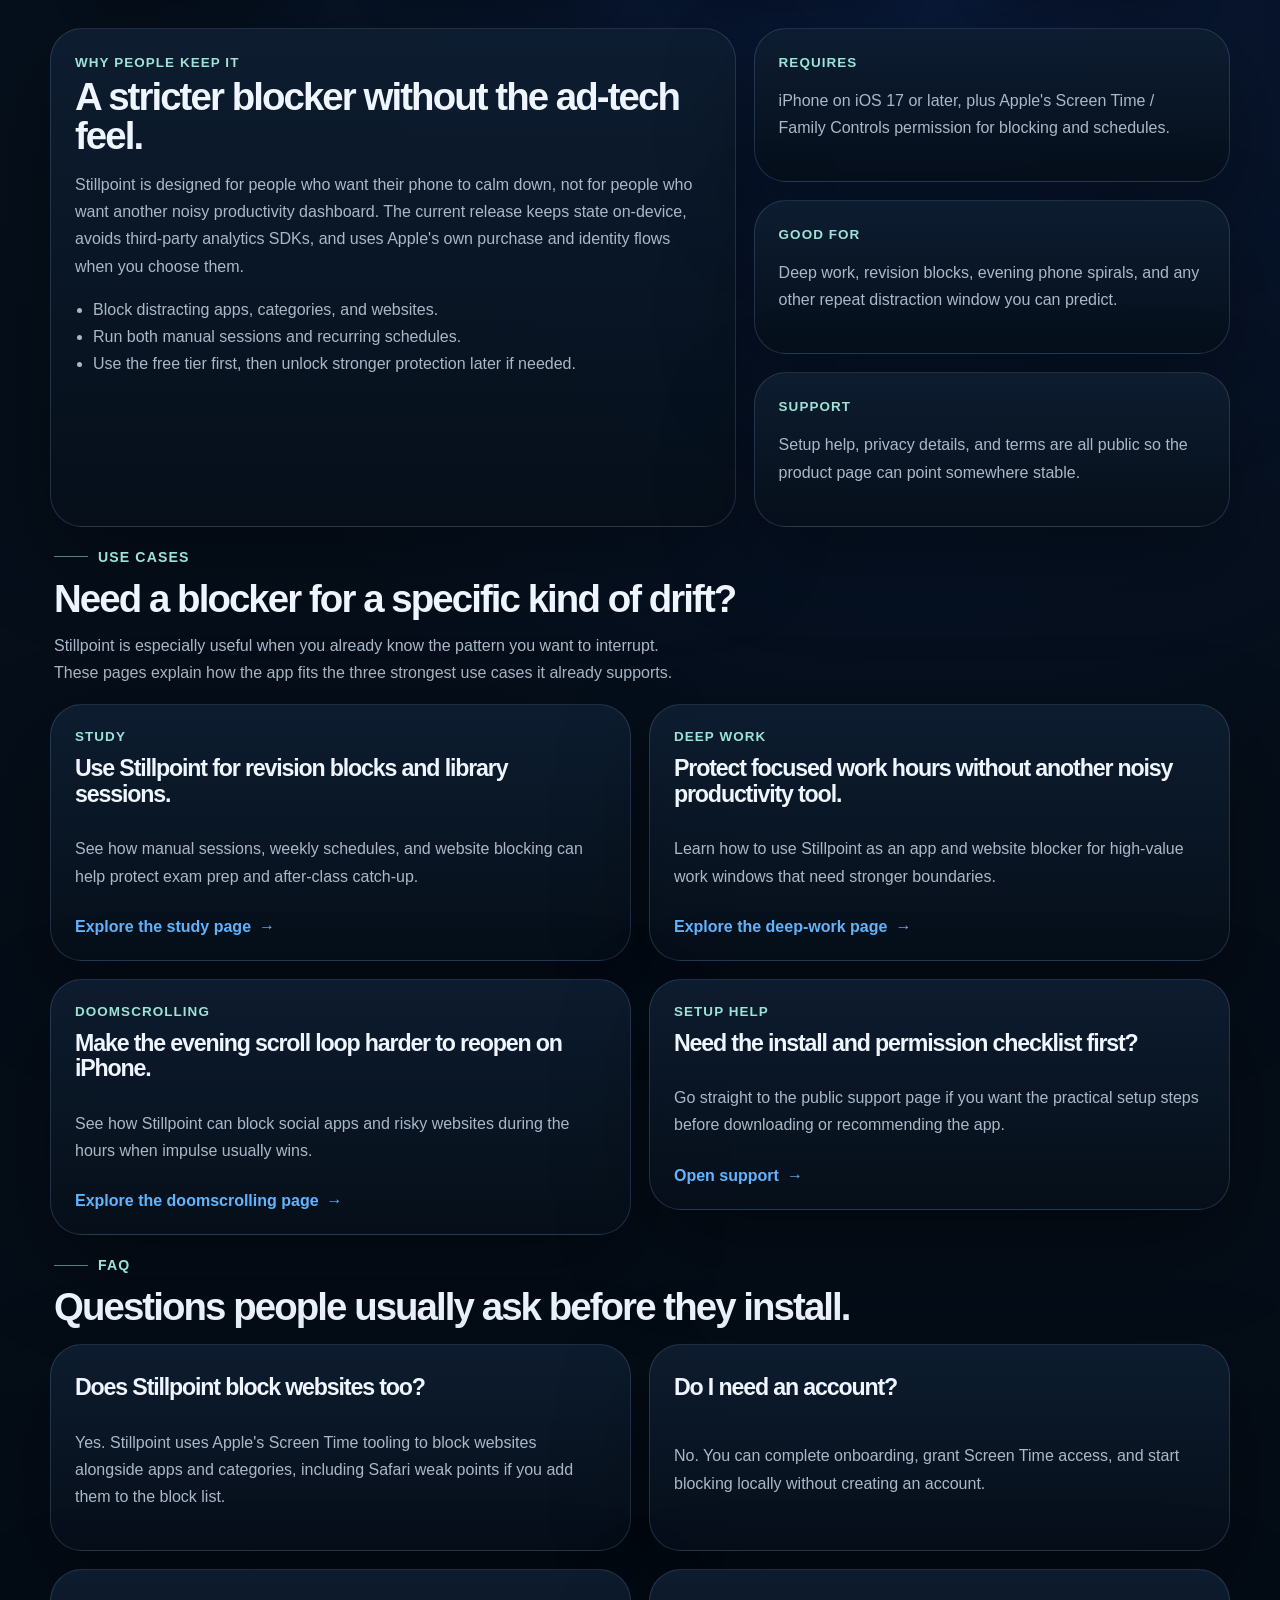
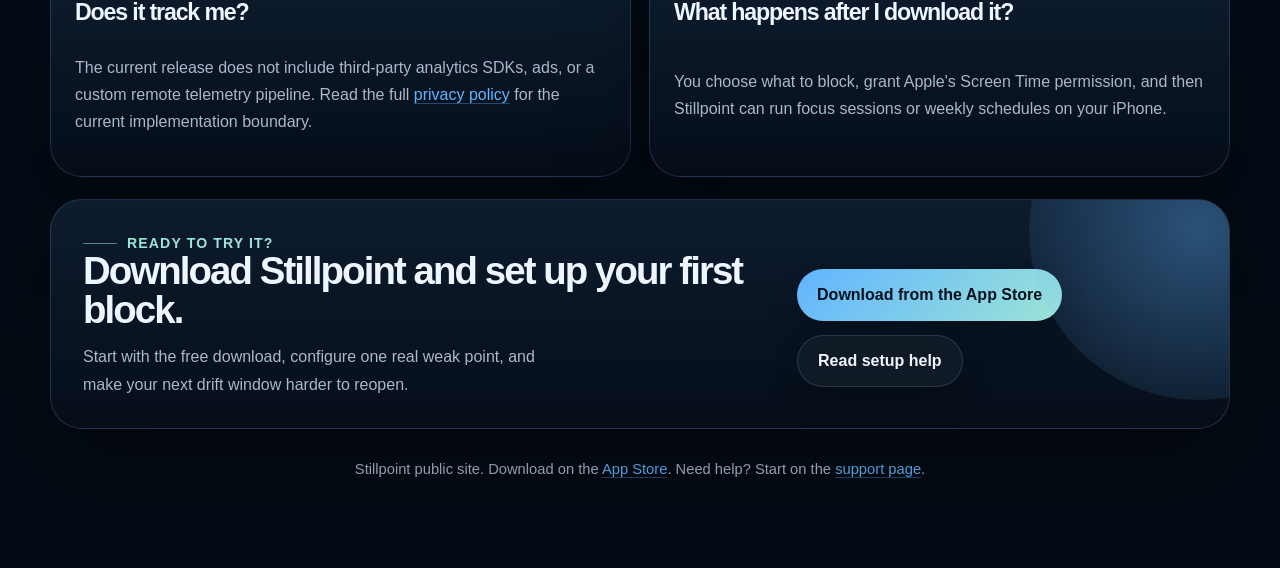
==== commit a4b34d56: "Add intent landing pages for organic discovery" ====
--- a/index.html
+++ b/index.html
@@ -214,6 +214,49 @@
 
     <section class="section-block">
       <div class="section-heading">
+        <div class="eyebrow">Use cases</div>
+        <h2>Need a blocker for a specific kind of drift?</h2>
+        <p>Stillpoint is especially useful when you already know the pattern you want to interrupt. These pages explain how the app fits the three strongest use cases it already supports.</p>
+      </div>
+
+      <div class="feature-grid">
+        <a class="card-link" href="study/">
+          <article class="card link-card">
+            <div class="muted-label">Study</div>
+            <h3>Use Stillpoint for revision blocks and library sessions.</h3>
+            <p>See how manual sessions, weekly schedules, and website blocking can help protect exam prep and after-class catch-up.</p>
+            <span class="link-card-foot">Explore the study page <span aria-hidden="true">→</span></span>
+          </article>
+        </a>
+        <a class="card-link" href="deep-work/">
+          <article class="card link-card">
+            <div class="muted-label">Deep work</div>
+            <h3>Protect focused work hours without another noisy productivity tool.</h3>
+            <p>Learn how to use Stillpoint as an app and website blocker for high-value work windows that need stronger boundaries.</p>
+            <span class="link-card-foot">Explore the deep-work page <span aria-hidden="true">→</span></span>
+          </article>
+        </a>
+        <a class="card-link" href="doomscrolling/">
+          <article class="card link-card">
+            <div class="muted-label">Doomscrolling</div>
+            <h3>Make the evening scroll loop harder to reopen on iPhone.</h3>
+            <p>See how Stillpoint can block social apps and risky websites during the hours when impulse usually wins.</p>
+            <span class="link-card-foot">Explore the doomscrolling page <span aria-hidden="true">→</span></span>
+          </article>
+        </a>
+        <a class="card-link" href="support/">
+          <article class="card link-card">
+            <div class="muted-label">Setup help</div>
+            <h3>Need the install and permission checklist first?</h3>
+            <p>Go straight to the public support page if you want the practical setup steps before downloading or recommending the app.</p>
+            <span class="link-card-foot">Open support <span aria-hidden="true">→</span></span>
+          </article>
+        </a>
+      </div>
+    </section>
+
+    <section class="section-block">
+      <div class="section-heading">
         <div class="eyebrow">FAQ</div>
         <h2>Questions people usually ask before they install.</h2>
       </div>
--- a/styles.css
+++ b/styles.css
@@ -400,6 +400,52 @@
   gap: 18px;
 }
 
+.card-link {
+  display: block;
+  color: inherit;
+  text-decoration: none;
+}
+
+.card-link:hover .link-card,
+.card-link:focus-visible .link-card {
+  border-color: rgba(156, 228, 215, 0.34);
+  transform: translateY(-2px);
+}
+
+.link-card {
+  display: grid;
+  gap: 12px;
+  min-height: 220px;
+  transition: transform 160ms ease, border-color 160ms ease;
+}
+
+.link-card .link-card-foot {
+  display: inline-flex;
+  align-items: center;
+  gap: 8px;
+  margin-top: auto;
+  color: var(--accent);
+  font-weight: 700;
+}
+
+.breadcrumb {
+  display: inline-flex;
+  flex-wrap: wrap;
+  gap: 8px;
+  margin-bottom: 10px;
+  color: var(--muted);
+  font-size: 0.92rem;
+}
+
+.breadcrumb a {
+  color: var(--accent);
+  text-decoration: none;
+}
+
+.page-shot {
+  max-width: 320px;
+}
+
 .shot-card figcaption {
   display: grid;
   gap: 8px;
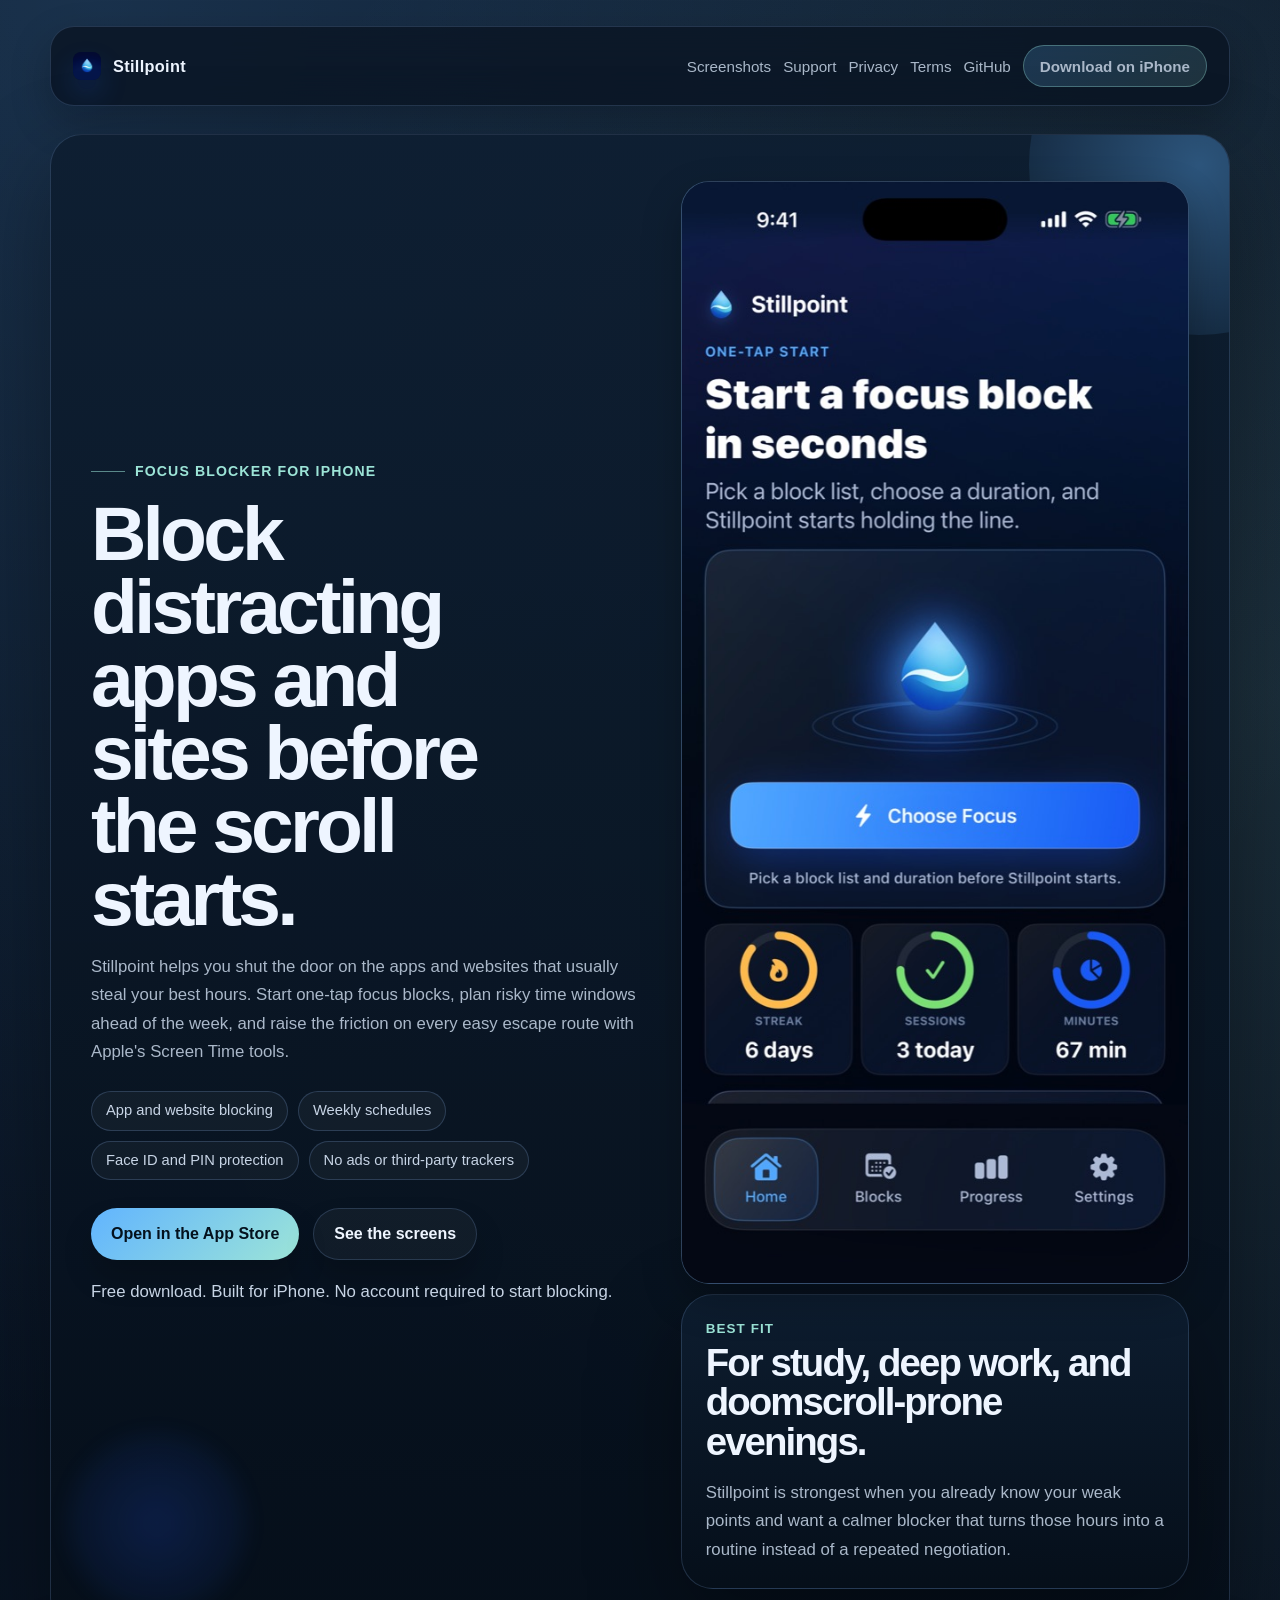
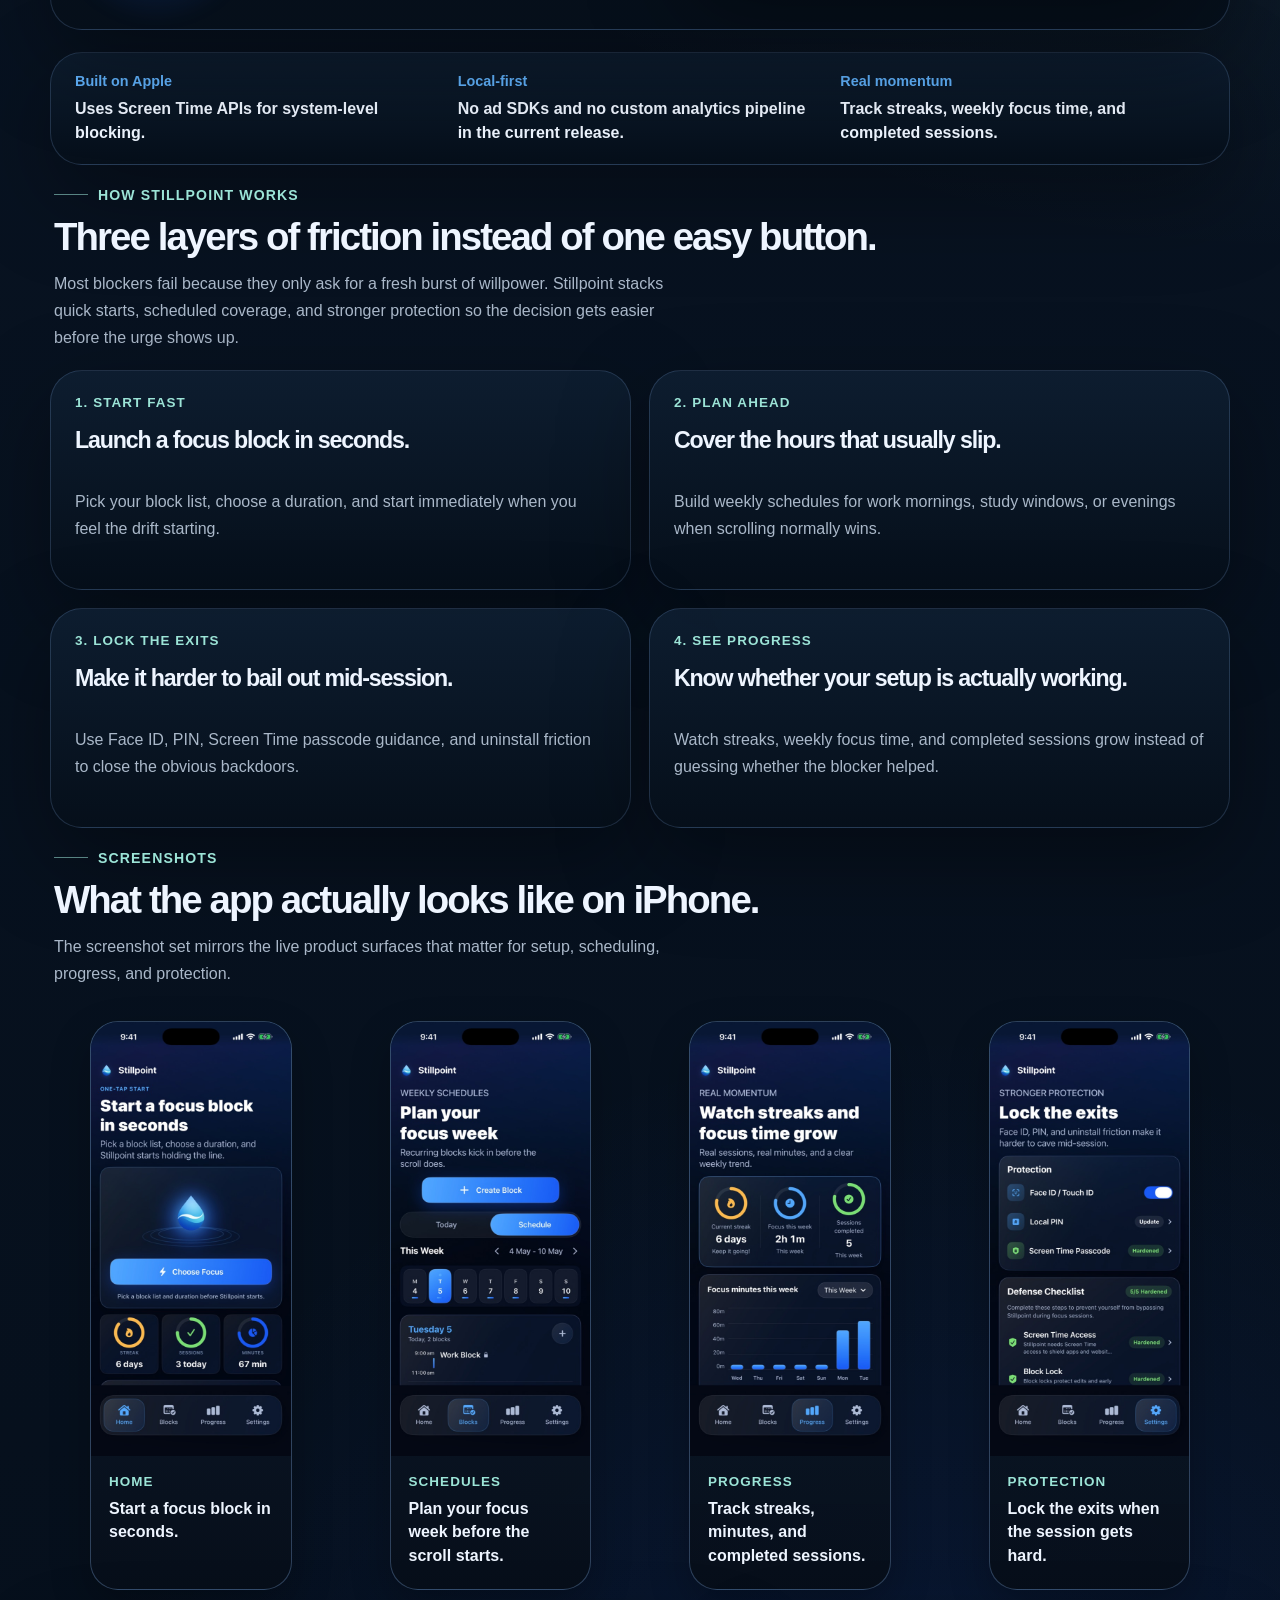
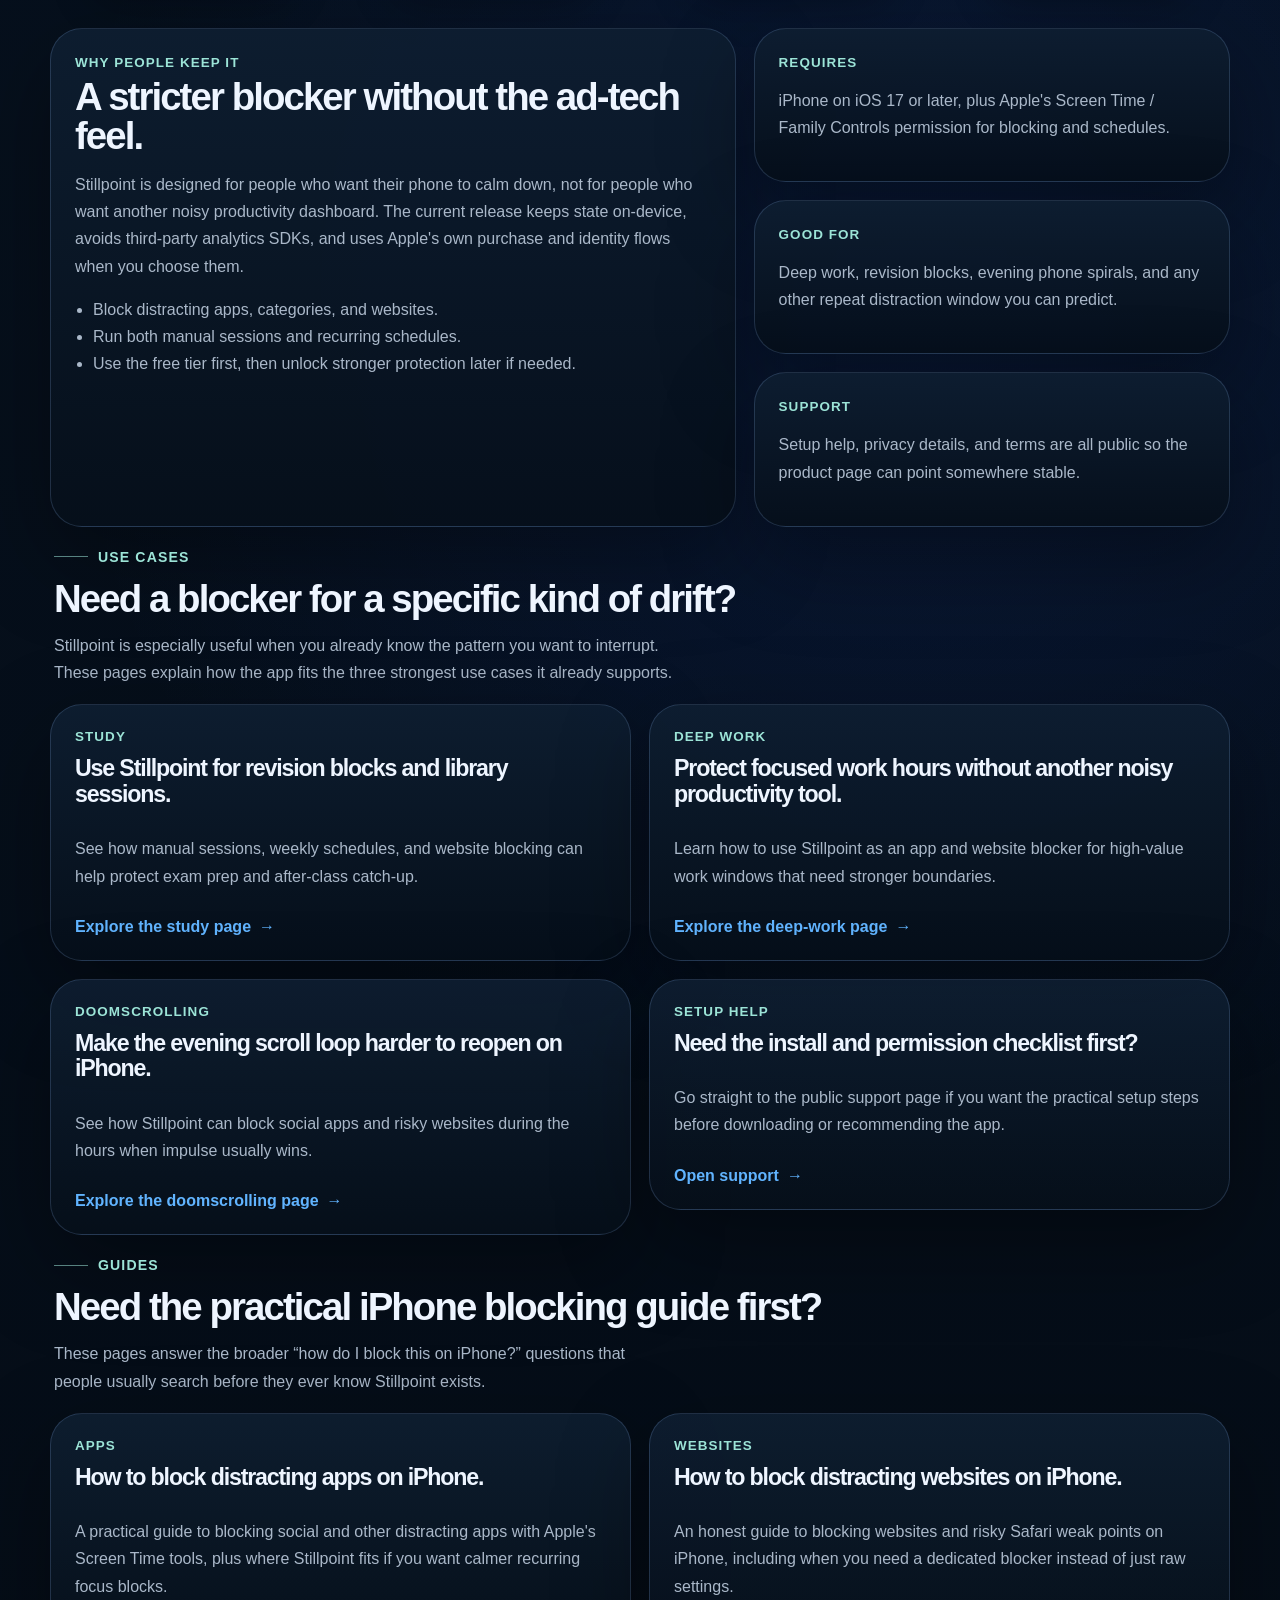
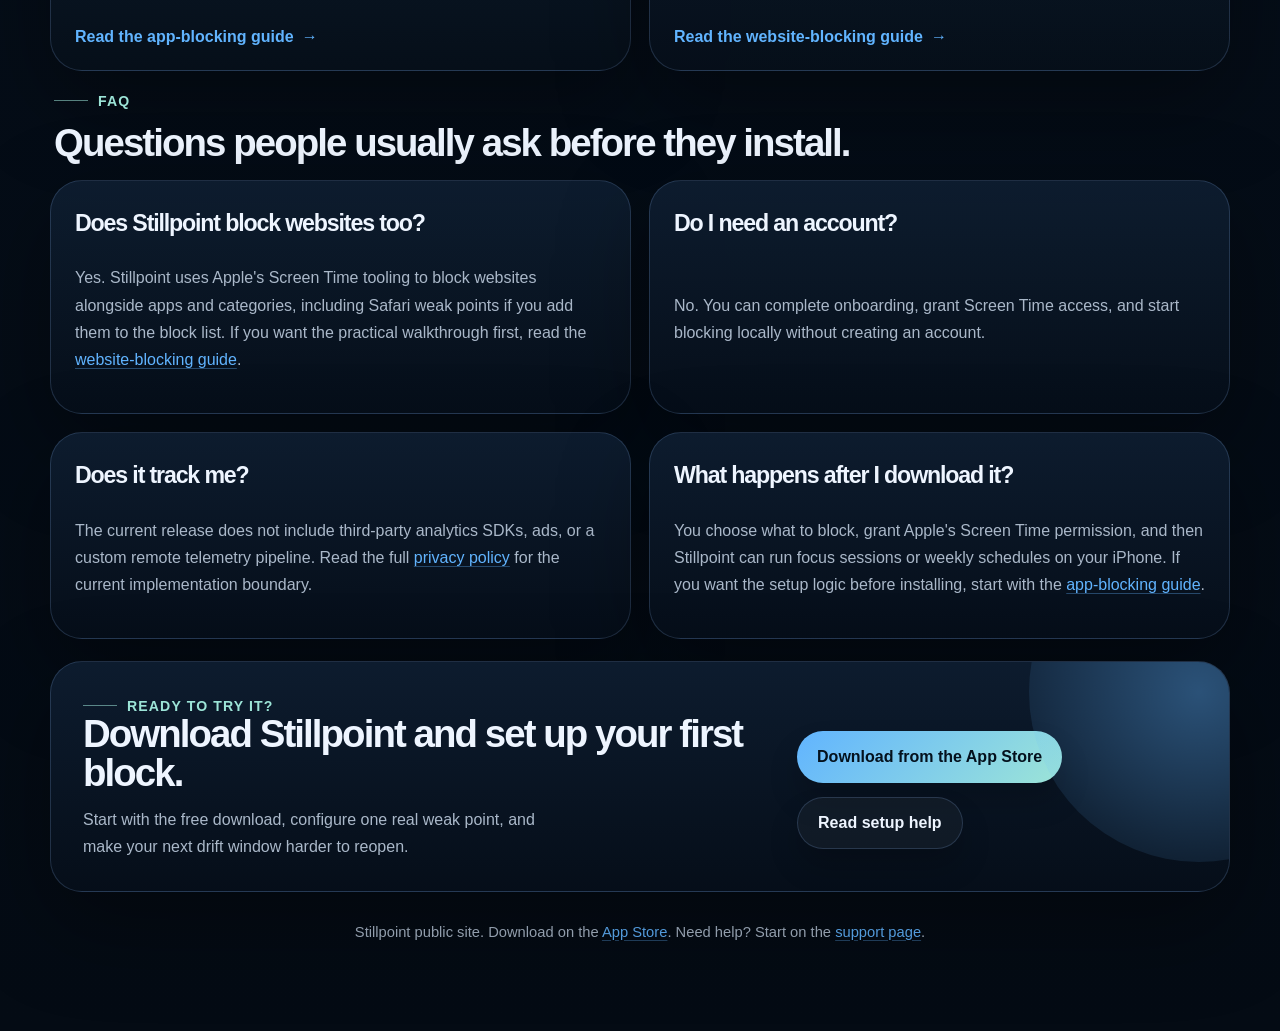
==== commit ac5dfe89: "Add evergreen iPhone blocking guides" ====
--- a/index.html
+++ b/index.html
@@ -257,6 +257,33 @@
 
     <section class="section-block">
       <div class="section-heading">
+        <div class="eyebrow">Guides</div>
+        <h2>Need the practical iPhone blocking guide first?</h2>
+        <p>These pages answer the broader “how do I block this on iPhone?” questions that people usually search before they ever know Stillpoint exists.</p>
+      </div>
+
+      <div class="feature-grid">
+        <a class="card-link" href="block-apps-on-iphone/">
+          <article class="card link-card">
+            <div class="muted-label">Apps</div>
+            <h3>How to block distracting apps on iPhone.</h3>
+            <p>A practical guide to blocking social and other distracting apps with Apple's Screen Time tools, plus where Stillpoint fits if you want calmer recurring focus blocks.</p>
+            <span class="link-card-foot">Read the app-blocking guide <span aria-hidden="true">→</span></span>
+          </article>
+        </a>
+        <a class="card-link" href="block-websites-on-iphone/">
+          <article class="card link-card">
+            <div class="muted-label">Websites</div>
+            <h3>How to block distracting websites on iPhone.</h3>
+            <p>An honest guide to blocking websites and risky Safari weak points on iPhone, including when you need a dedicated blocker instead of just raw settings.</p>
+            <span class="link-card-foot">Read the website-blocking guide <span aria-hidden="true">→</span></span>
+          </article>
+        </a>
+      </div>
+    </section>
+
+    <section class="section-block">
+      <div class="section-heading">
         <div class="eyebrow">FAQ</div>
         <h2>Questions people usually ask before they install.</h2>
       </div>
@@ -264,7 +291,7 @@
       <div class="faq-grid">
         <article class="content-card faq-card">
           <h3>Does Stillpoint block websites too?</h3>
-          <p>Yes. Stillpoint uses Apple's Screen Time tooling to block websites alongside apps and categories, including Safari weak points if you add them to the block list.</p>
+          <p>Yes. Stillpoint uses Apple's Screen Time tooling to block websites alongside apps and categories, including Safari weak points if you add them to the block list. If you want the practical walkthrough first, read the <a href="block-websites-on-iphone/">website-blocking guide</a>.</p>
         </article>
         <article class="content-card faq-card">
           <h3>Do I need an account?</h3>
@@ -276,7 +303,7 @@
         </article>
         <article class="content-card faq-card">
           <h3>What happens after I download it?</h3>
-          <p>You choose what to block, grant Apple's Screen Time permission, and then Stillpoint can run focus sessions or weekly schedules on your iPhone.</p>
+          <p>You choose what to block, grant Apple's Screen Time permission, and then Stillpoint can run focus sessions or weekly schedules on your iPhone. If you want the setup logic before installing, start with the <a href="block-apps-on-iphone/">app-blocking guide</a>.</p>
         </article>
       </div>
     </section>
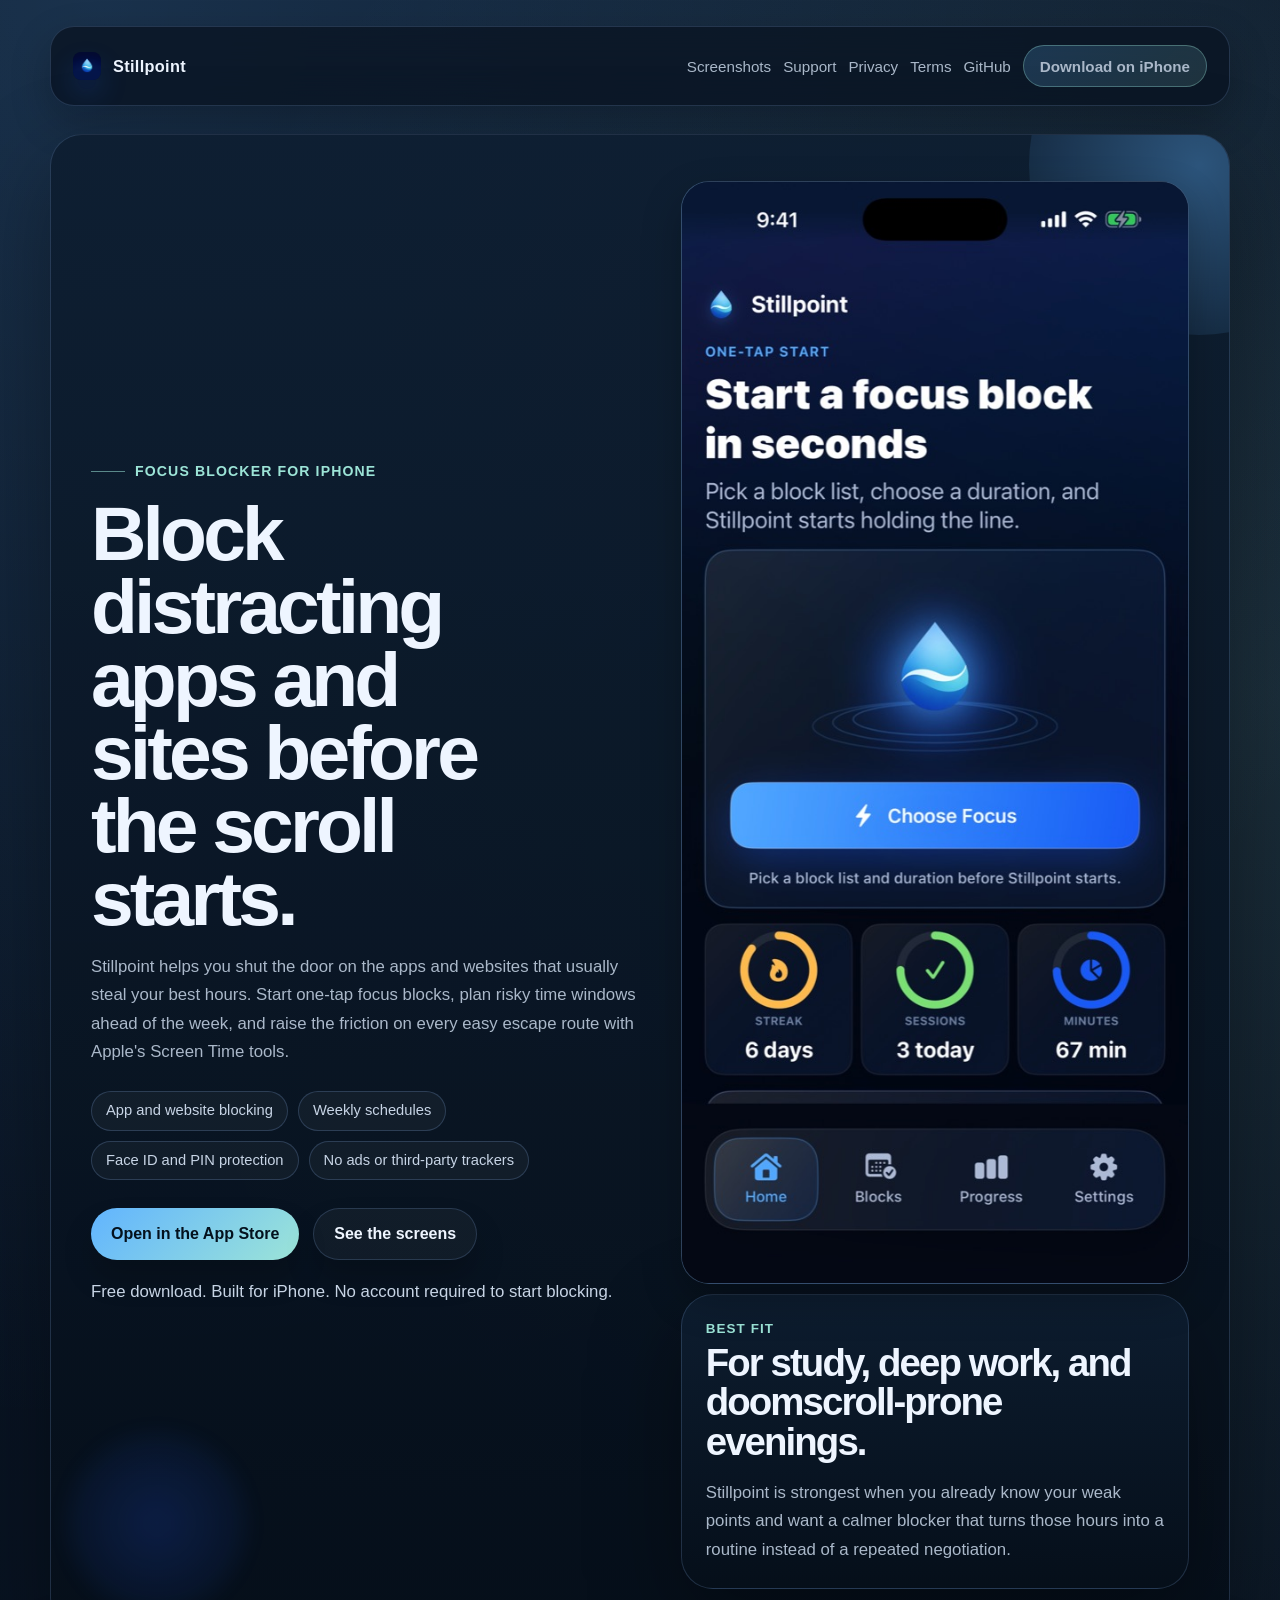
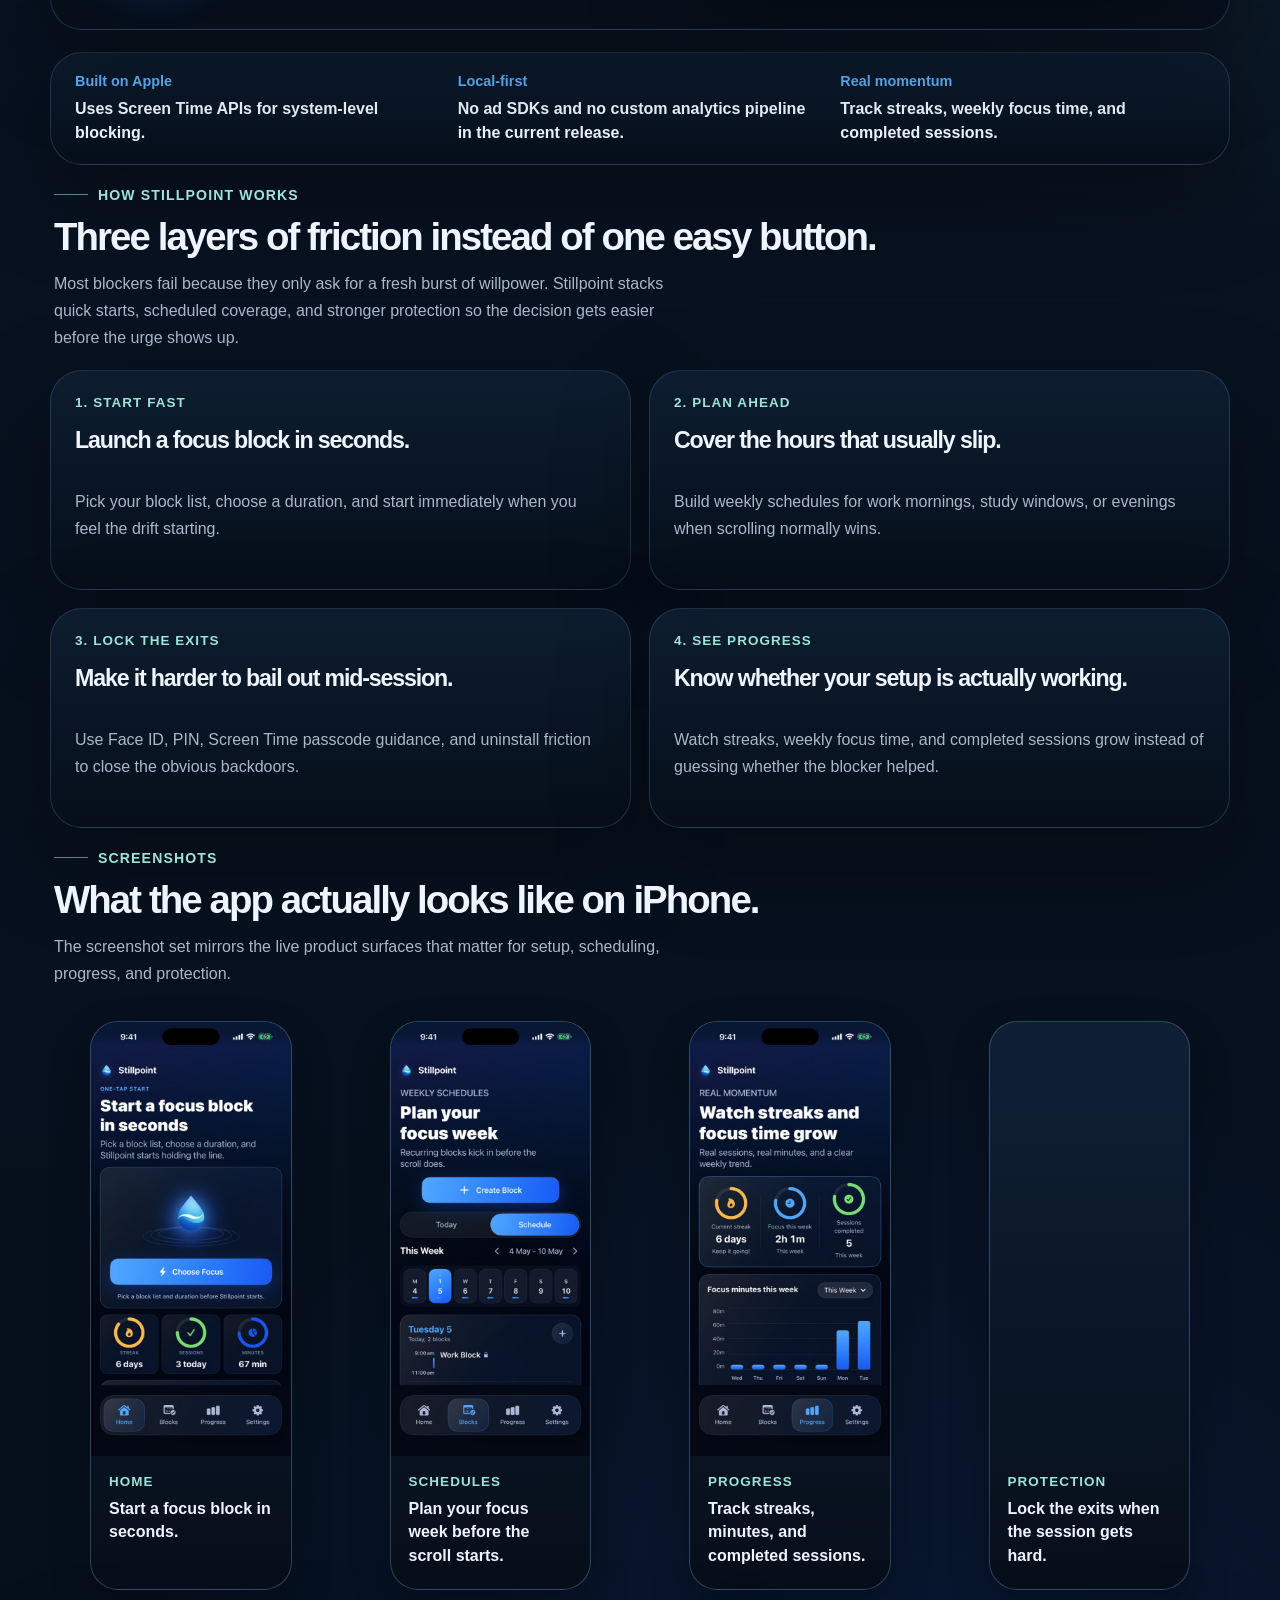
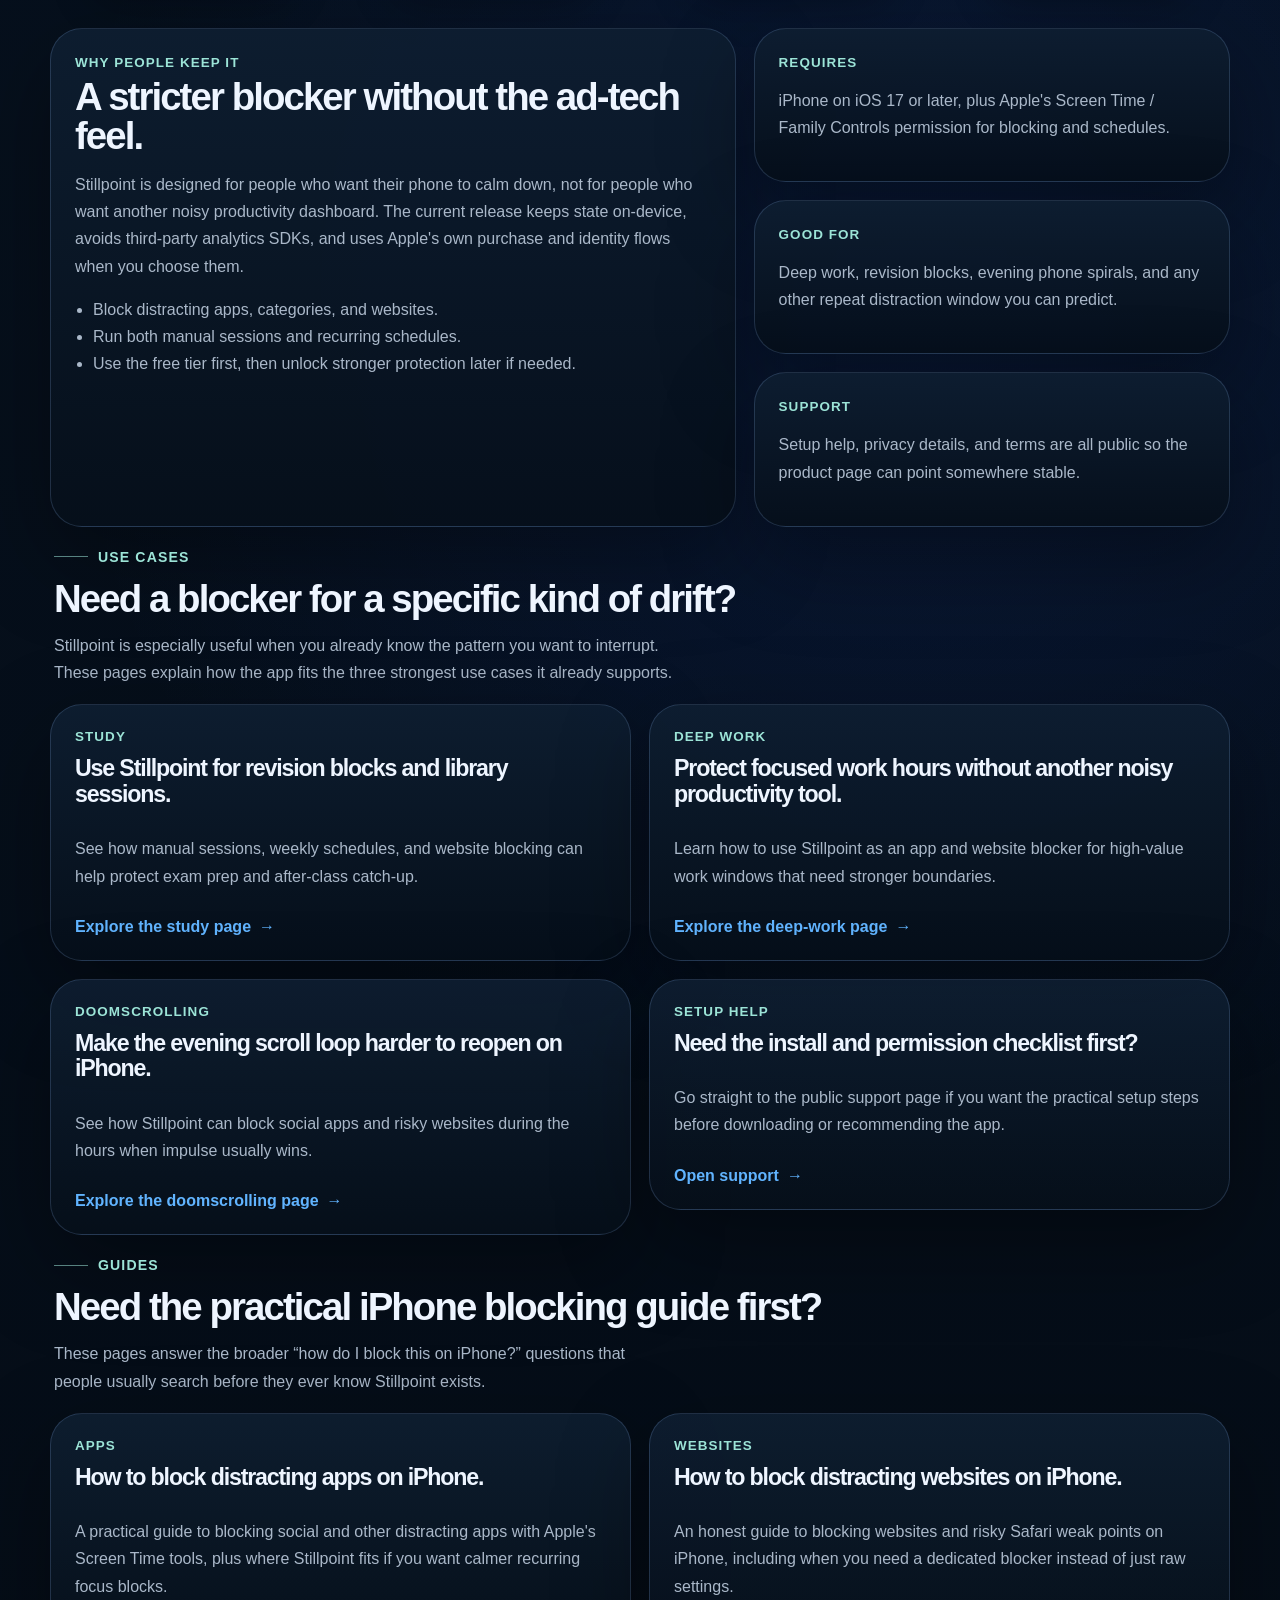
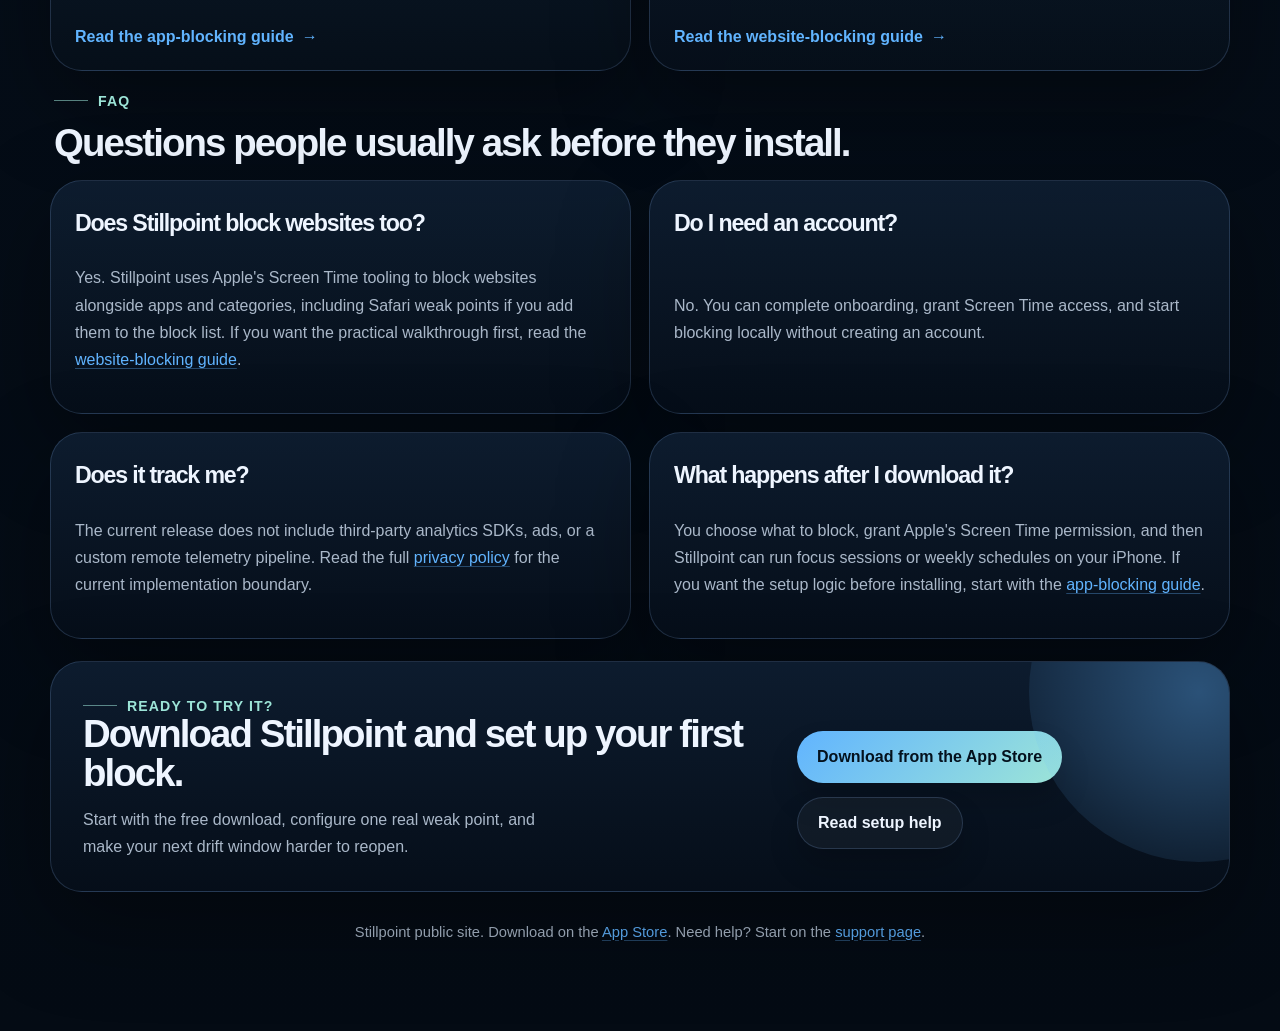
==== commit f7e64360: "Add branded social cards for landing pages" ====
--- a/index.html
+++ b/index.html
@@ -11,12 +11,14 @@
   <meta property="og:title" content="Stillpoint | Block Distracting Apps and Sites on iPhone">
   <meta property="og:description" content="Start focus blocks in seconds, plan your weak hours, and make distraction harder to reopen with Apple's Screen Time tools.">
   <meta property="og:url" content="https://oscardowd.github.io/stillpoint-site/">
-  <meta property="og:image" content="https://oscardowd.github.io/stillpoint-site/assets/screenshots/home.jpg">
-  <meta property="og:image:alt" content="Stillpoint Home screen showing a focus block action and weekly stats.">
+  <meta property="og:image" content="https://oscardowd.github.io/stillpoint-site/assets/social/home.jpg">
+  <meta property="og:image:width" content="1200">
+  <meta property="og:image:height" content="630">
+  <meta property="og:image:alt" content="Stillpoint social card showing the line 'Block distracting apps and sites before the scroll starts.'">
   <meta name="twitter:card" content="summary_large_image">
   <meta name="twitter:title" content="Stillpoint | Block Distracting Apps and Sites on iPhone">
   <meta name="twitter:description" content="An iPhone-first focus blocker for deep work, study, and calmer evenings.">
-  <meta name="twitter:image" content="https://oscardowd.github.io/stillpoint-site/assets/screenshots/home.jpg">
+  <meta name="twitter:image" content="https://oscardowd.github.io/stillpoint-site/assets/social/home.jpg">
   <link rel="canonical" href="https://oscardowd.github.io/stillpoint-site/">
   <link rel="stylesheet" href="styles.css">
   <script type="application/ld+json">
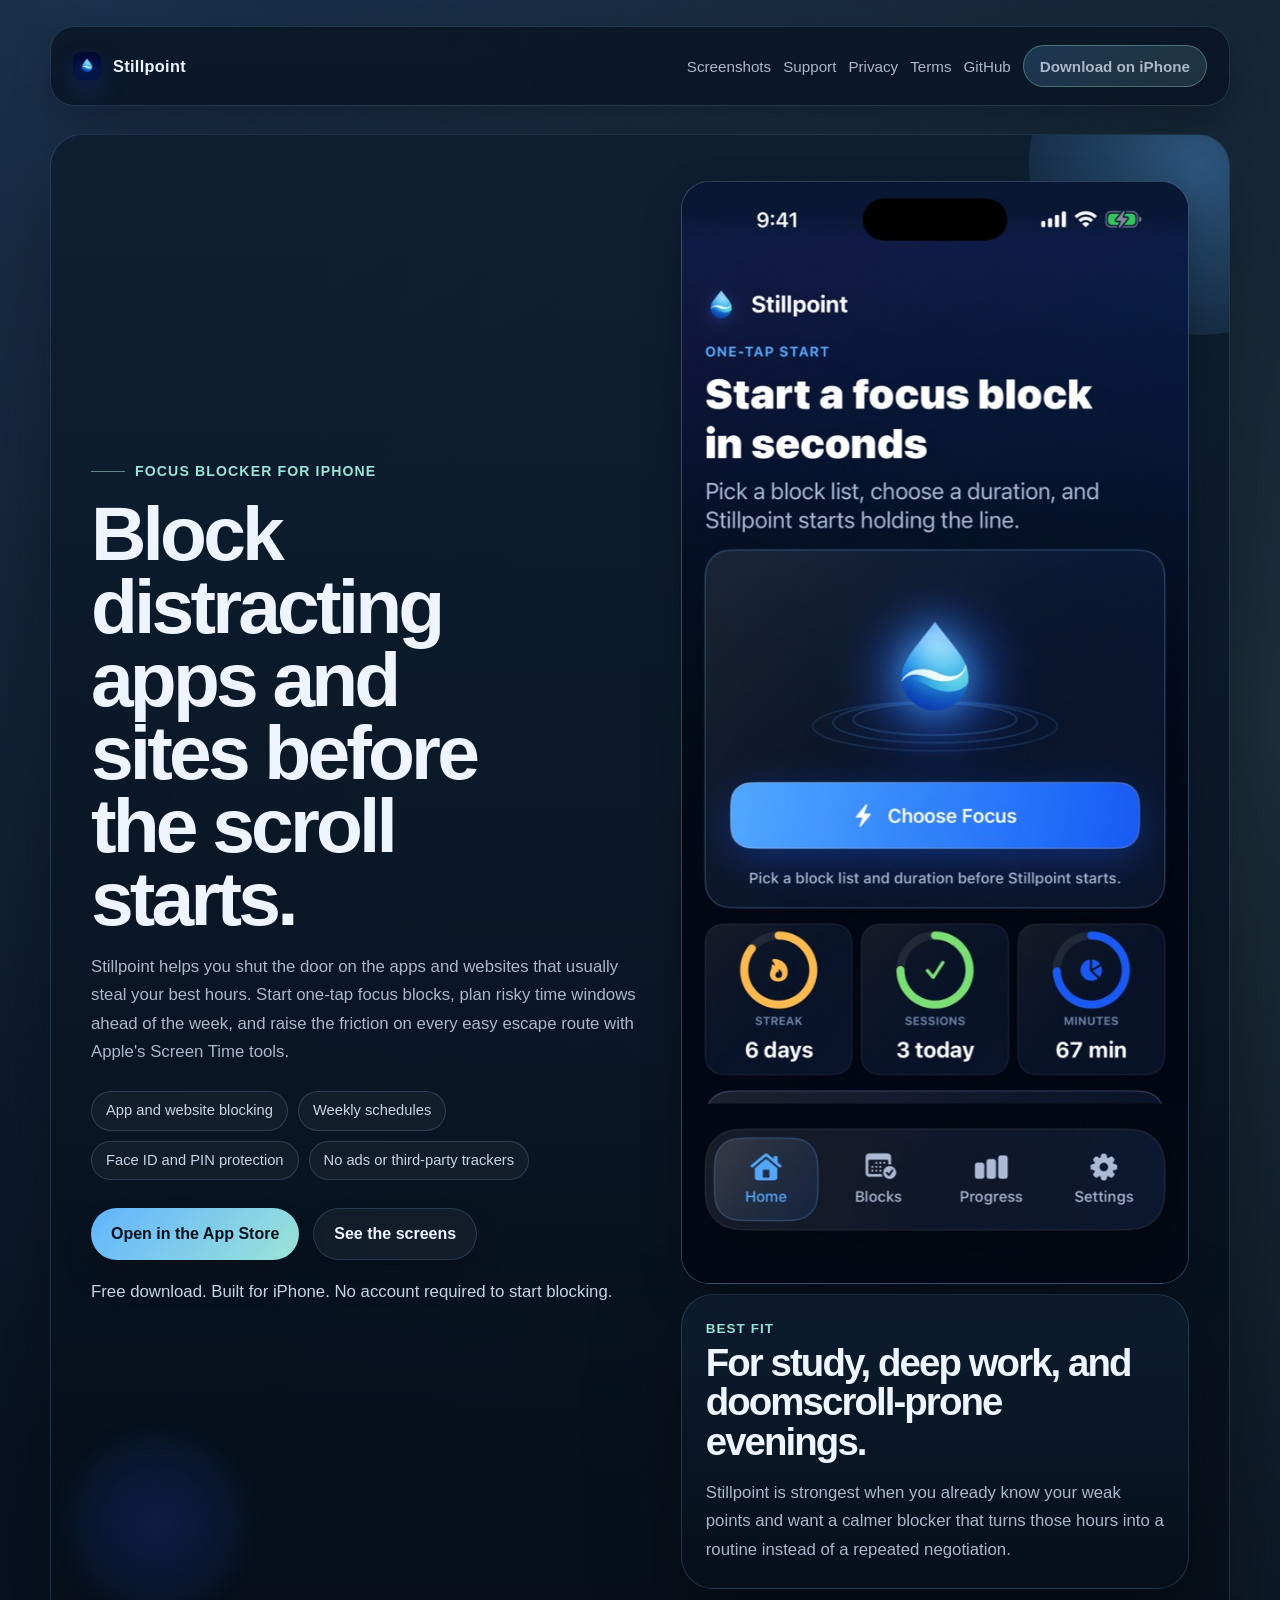
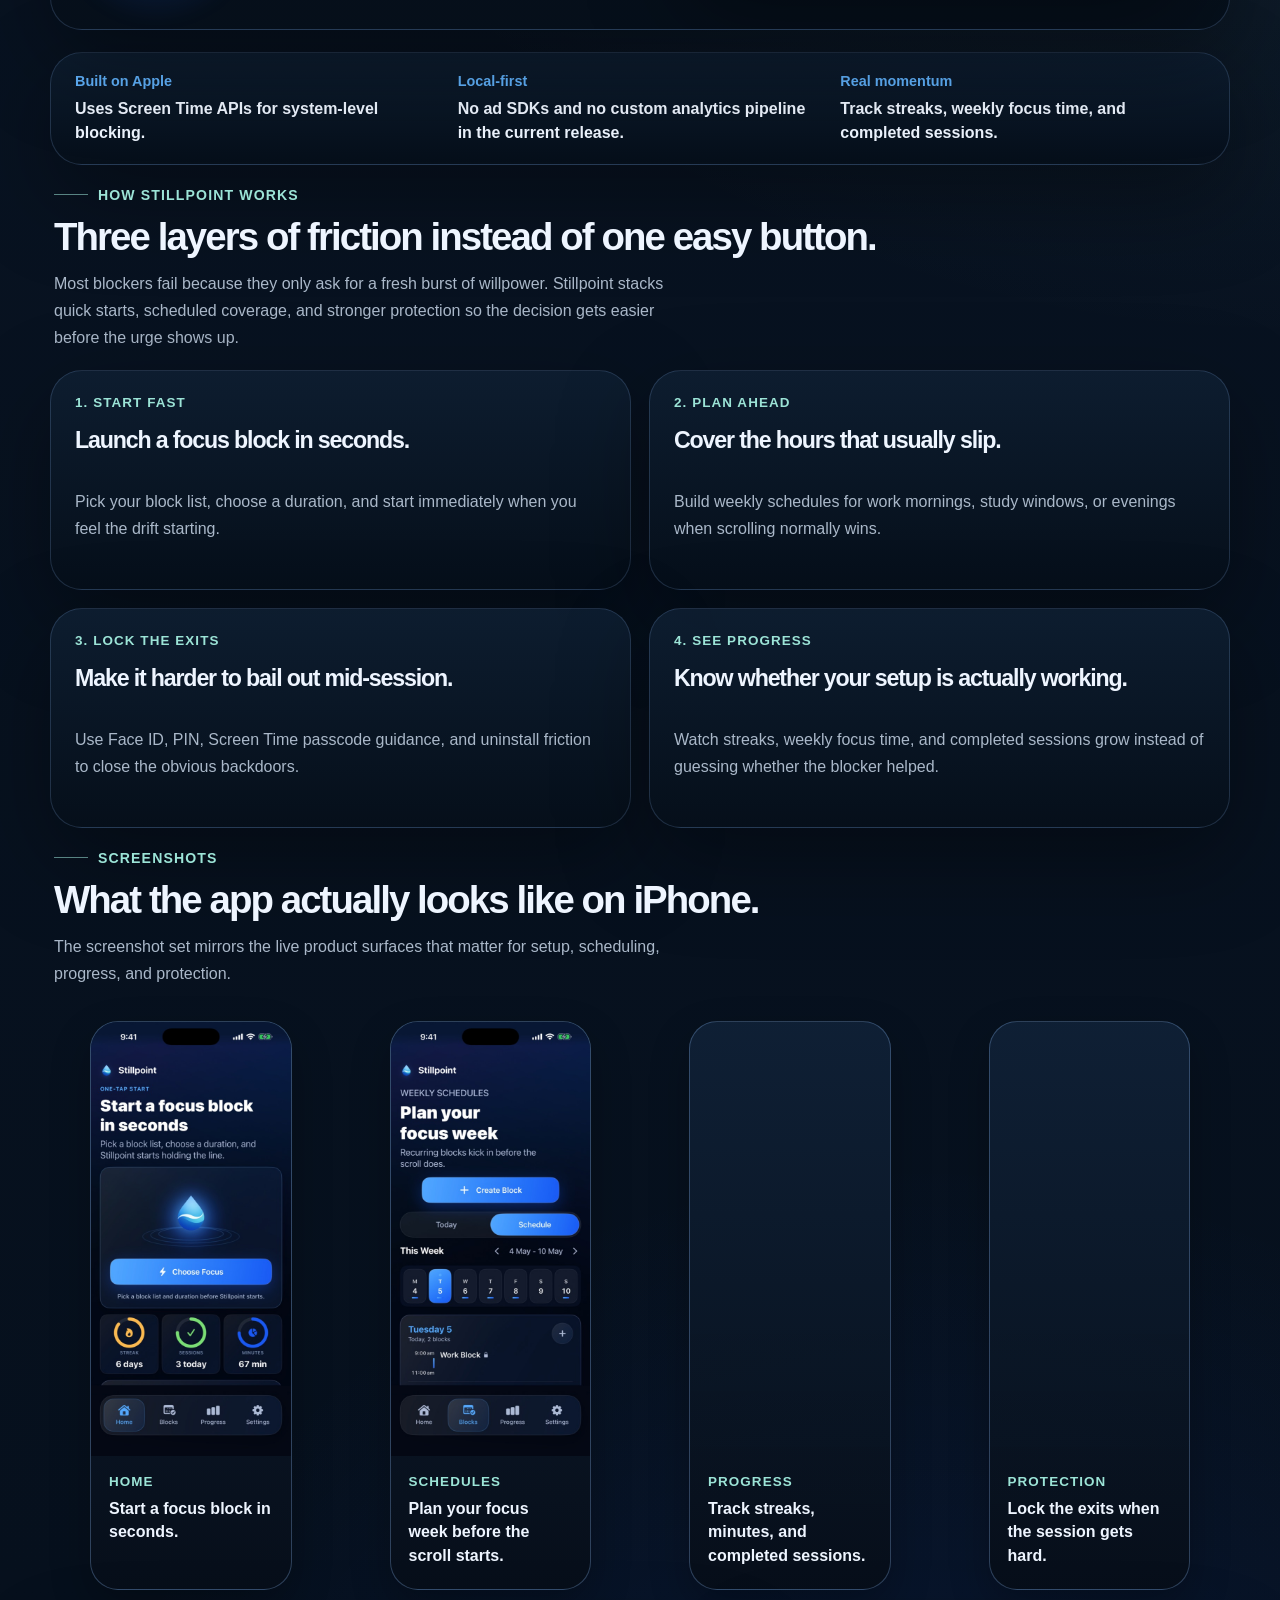
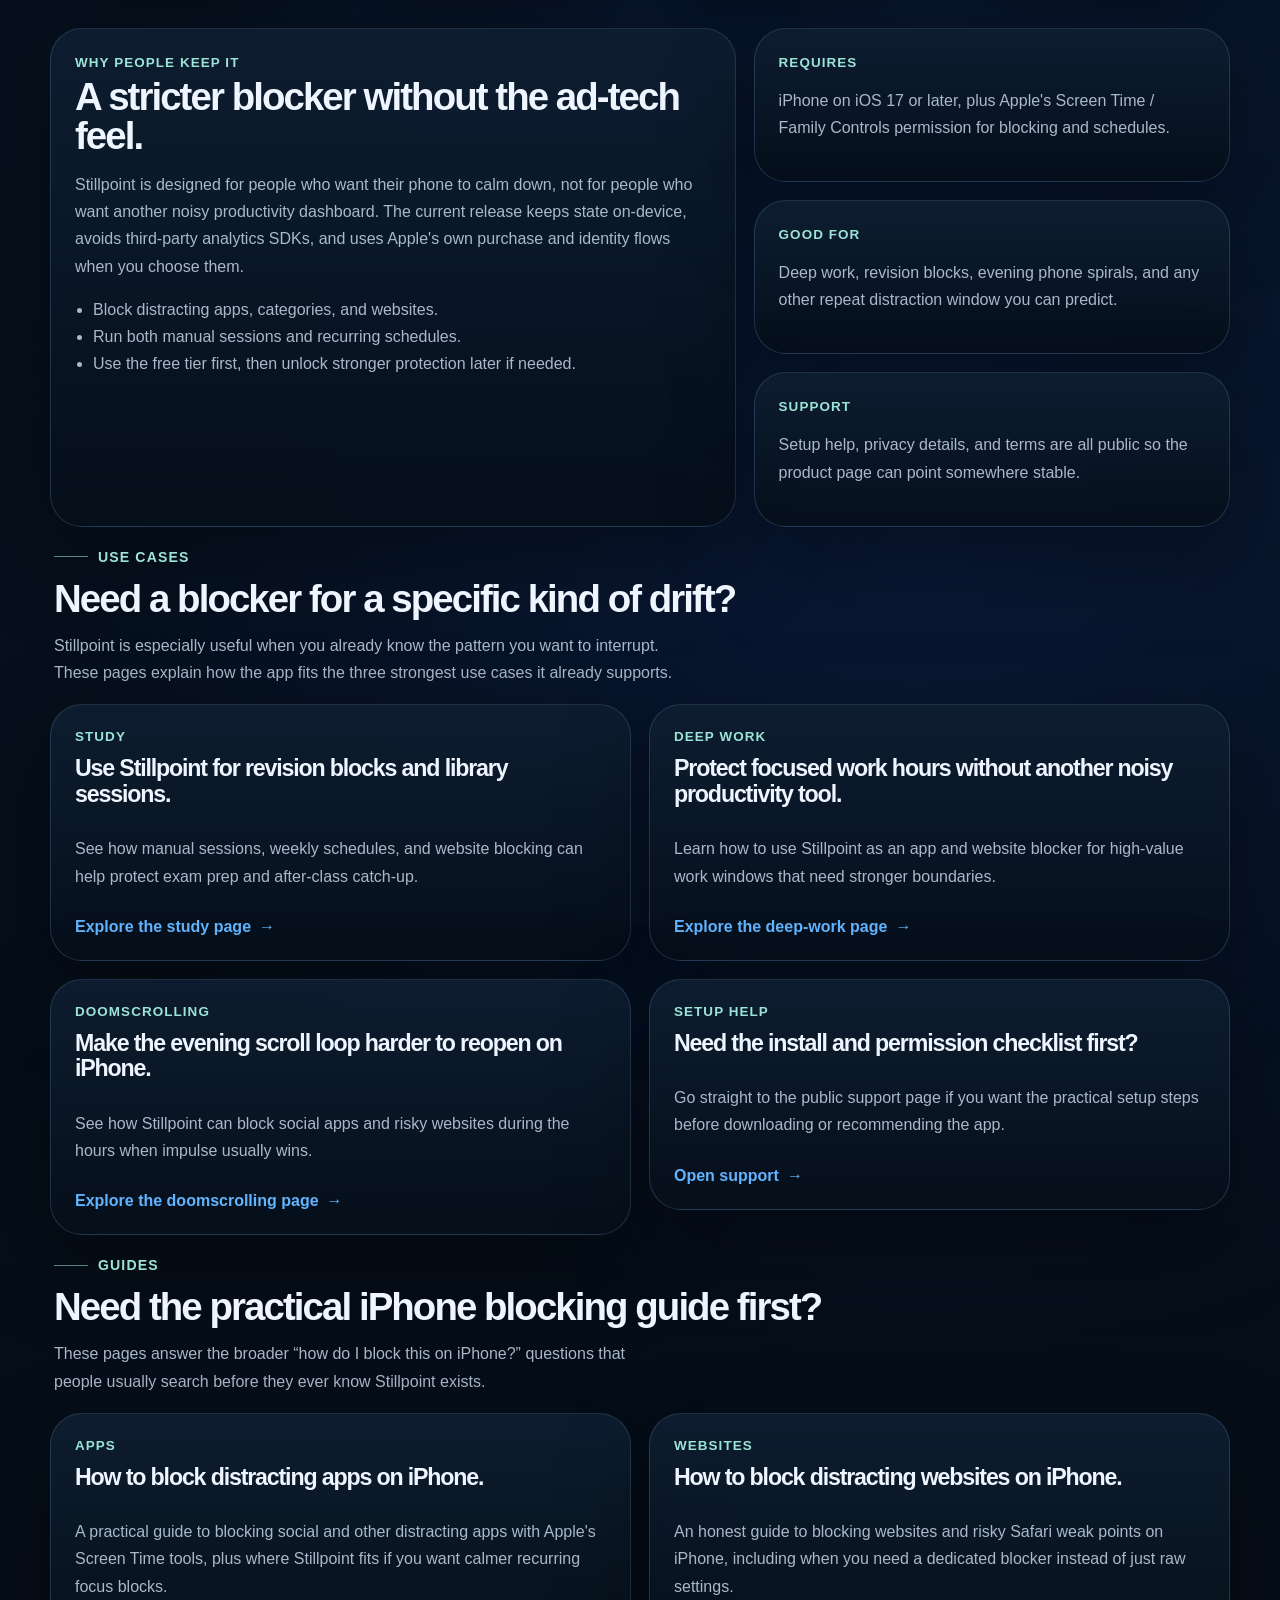
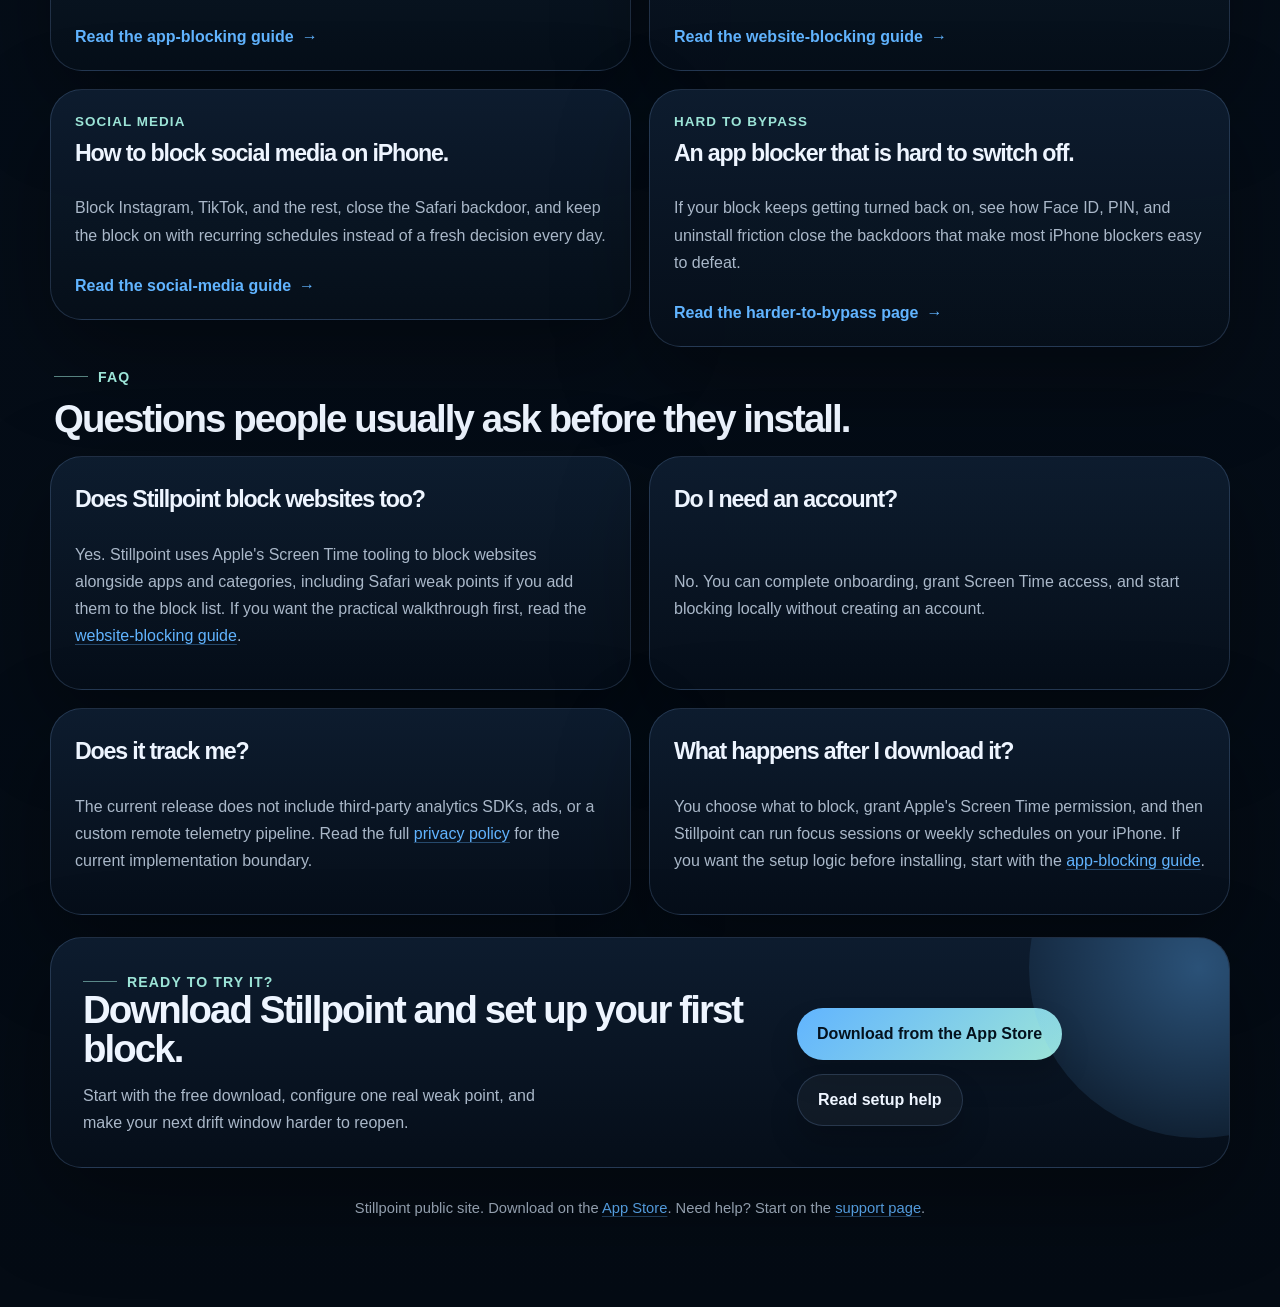
==== commit 95fe25b8: "Add high-intent SEO pages for app blocking and social media New organic-discovery landing pages targ" ====
--- a/index.html
+++ b/index.html
@@ -281,6 +281,22 @@
             <span class="link-card-foot">Read the website-blocking guide <span aria-hidden="true">→</span></span>
           </article>
         </a>
+        <a class="card-link" href="block-social-media-on-iphone/">
+          <article class="card link-card">
+            <div class="muted-label">Social media</div>
+            <h3>How to block social media on iPhone.</h3>
+            <p>Block Instagram, TikTok, and the rest, close the Safari backdoor, and keep the block on with recurring schedules instead of a fresh decision every day.</p>
+            <span class="link-card-foot">Read the social-media guide <span aria-hidden="true">→</span></span>
+          </article>
+        </a>
+        <a class="card-link" href="app-blocker-you-cant-bypass/">
+          <article class="card link-card">
+            <div class="muted-label">Hard to bypass</div>
+            <h3>An app blocker that is hard to switch off.</h3>
+            <p>If your block keeps getting turned back on, see how Face ID, PIN, and uninstall friction close the backdoors that make most iPhone blockers easy to defeat.</p>
+            <span class="link-card-foot">Read the harder-to-bypass page <span aria-hidden="true">→</span></span>
+          </article>
+        </a>
       </div>
     </section>
 
